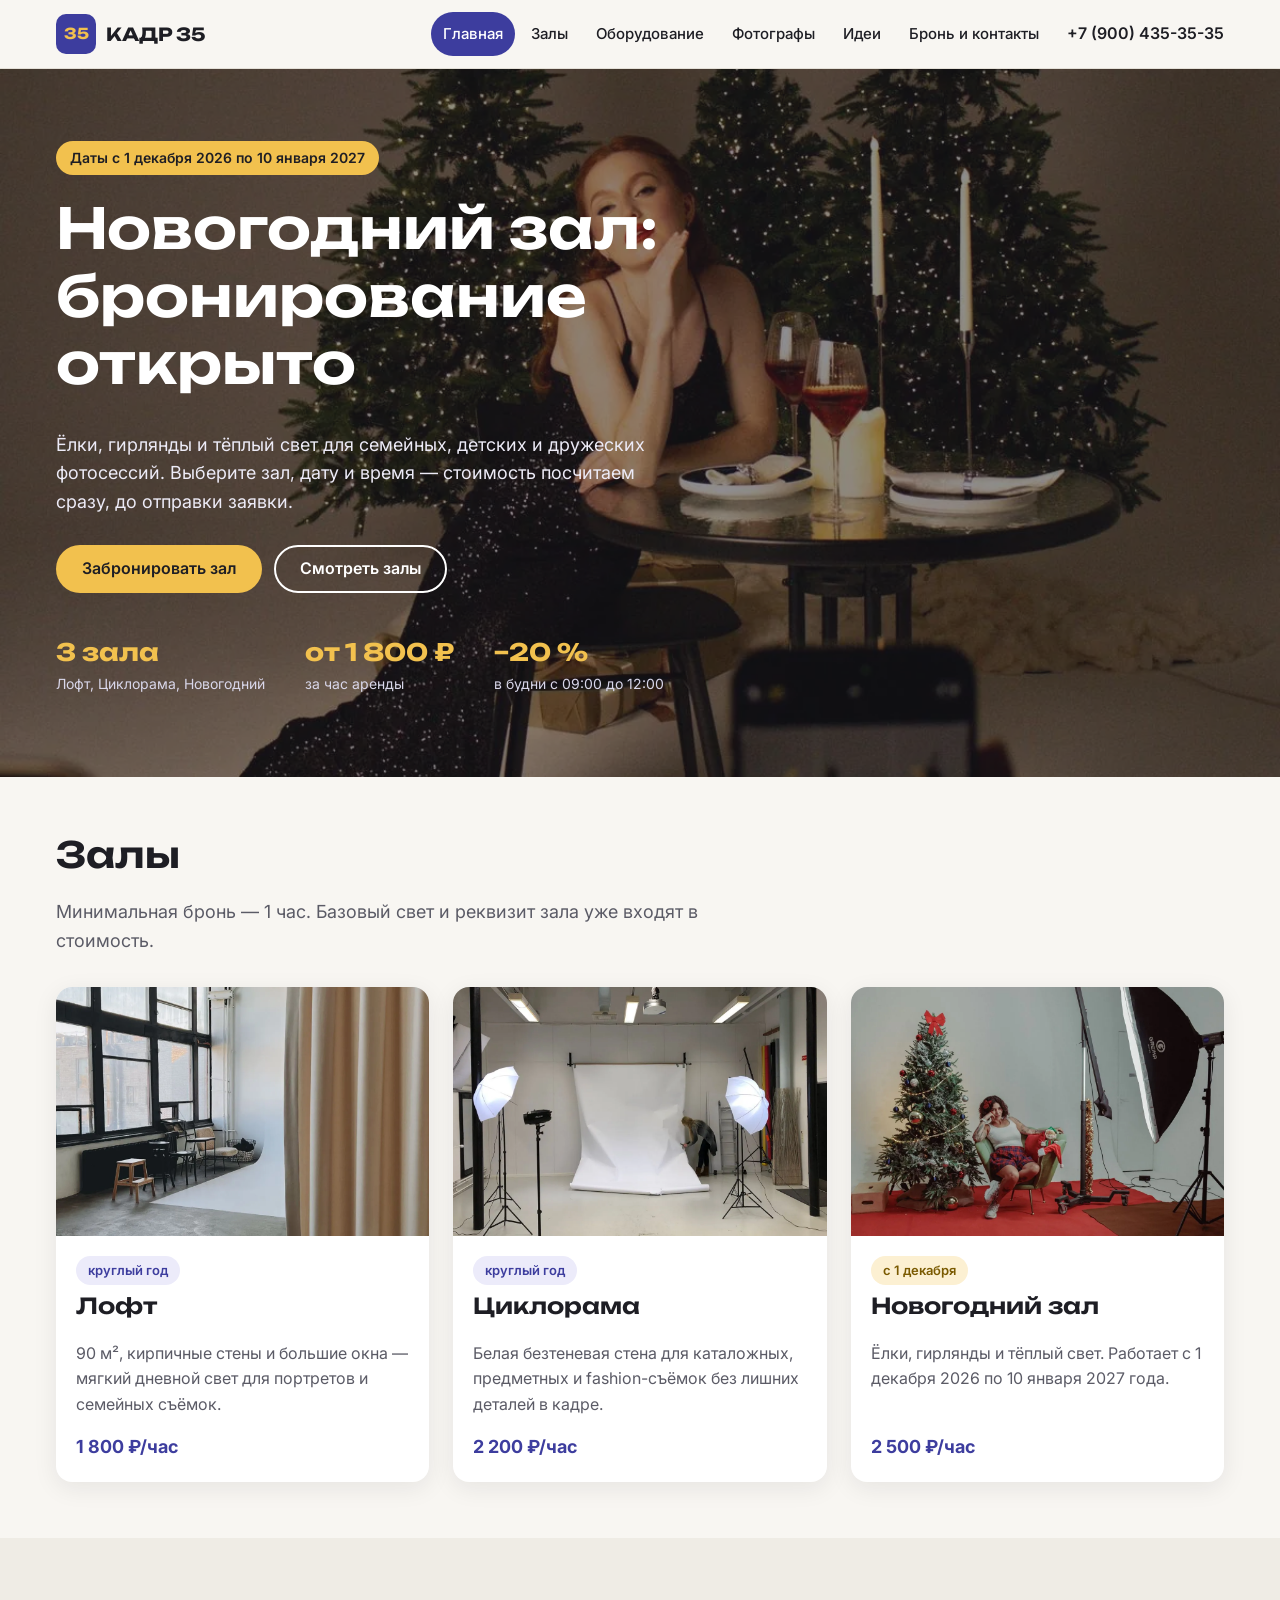
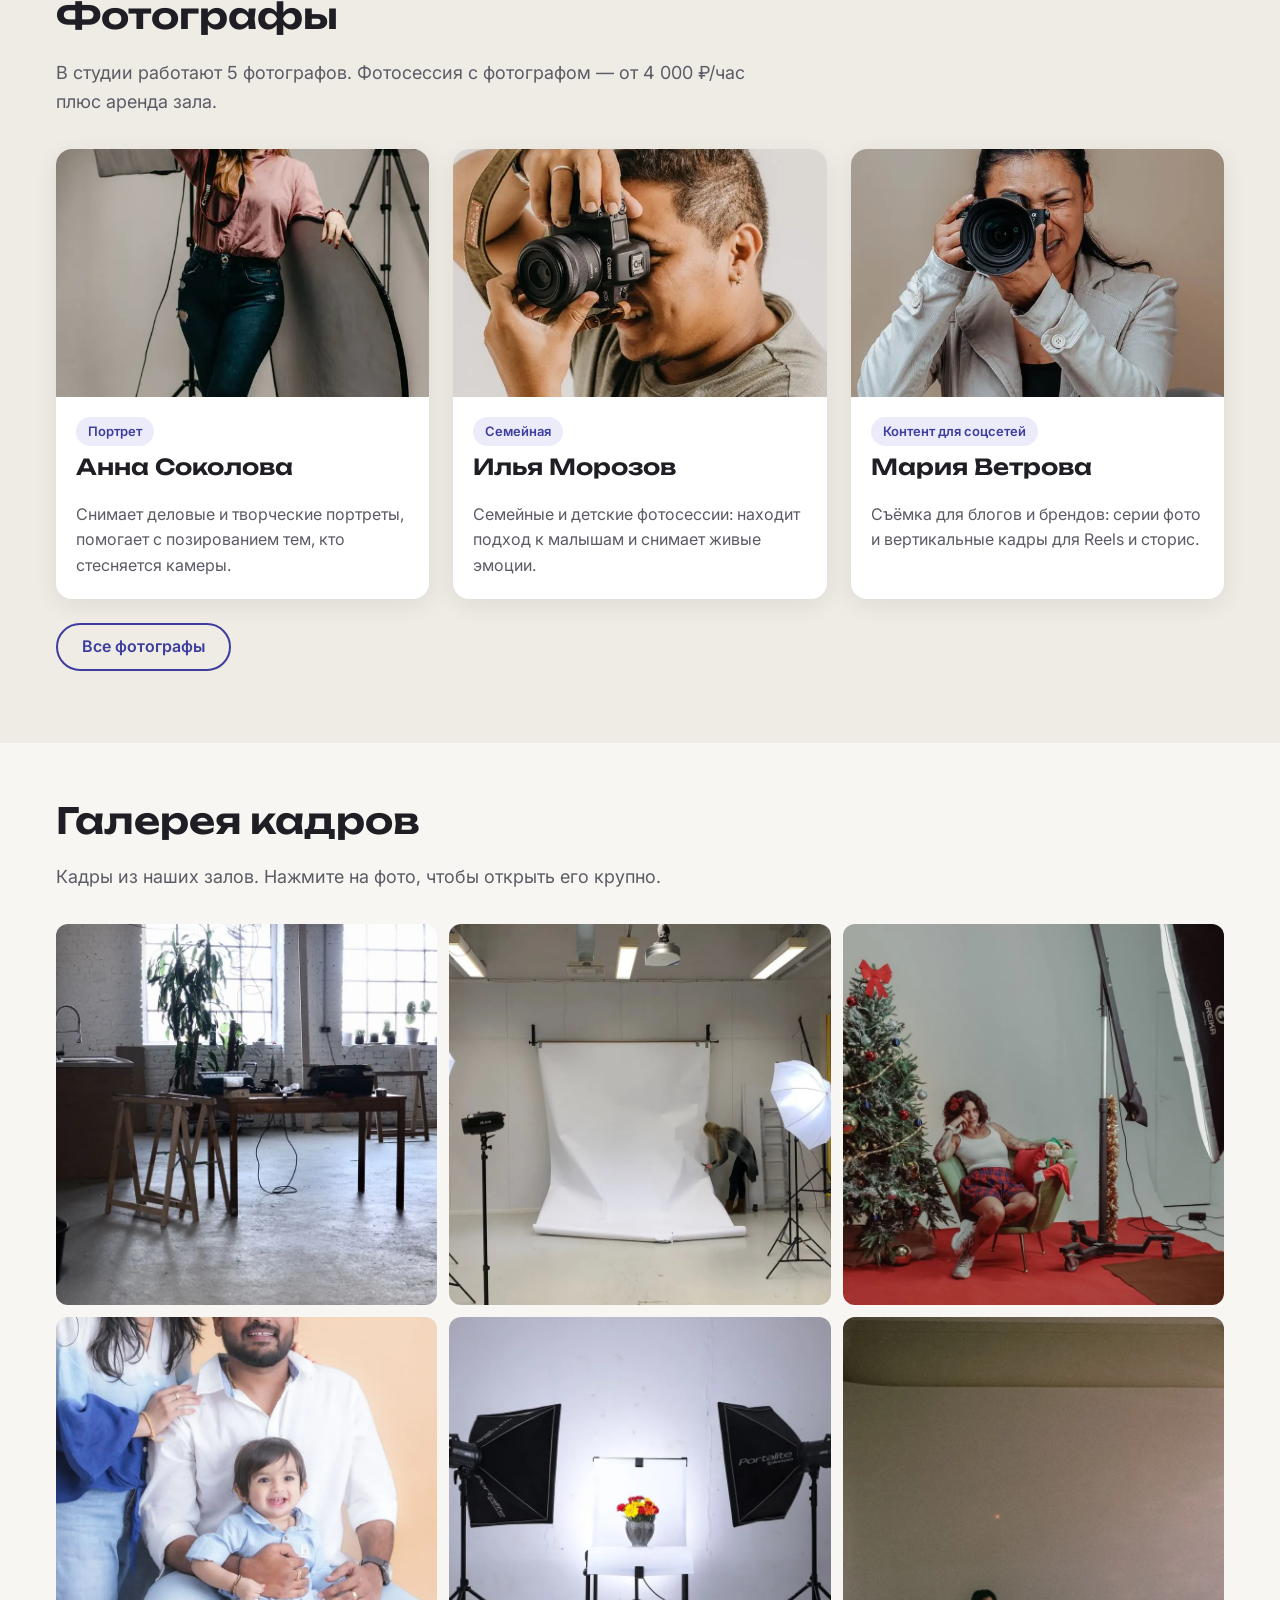
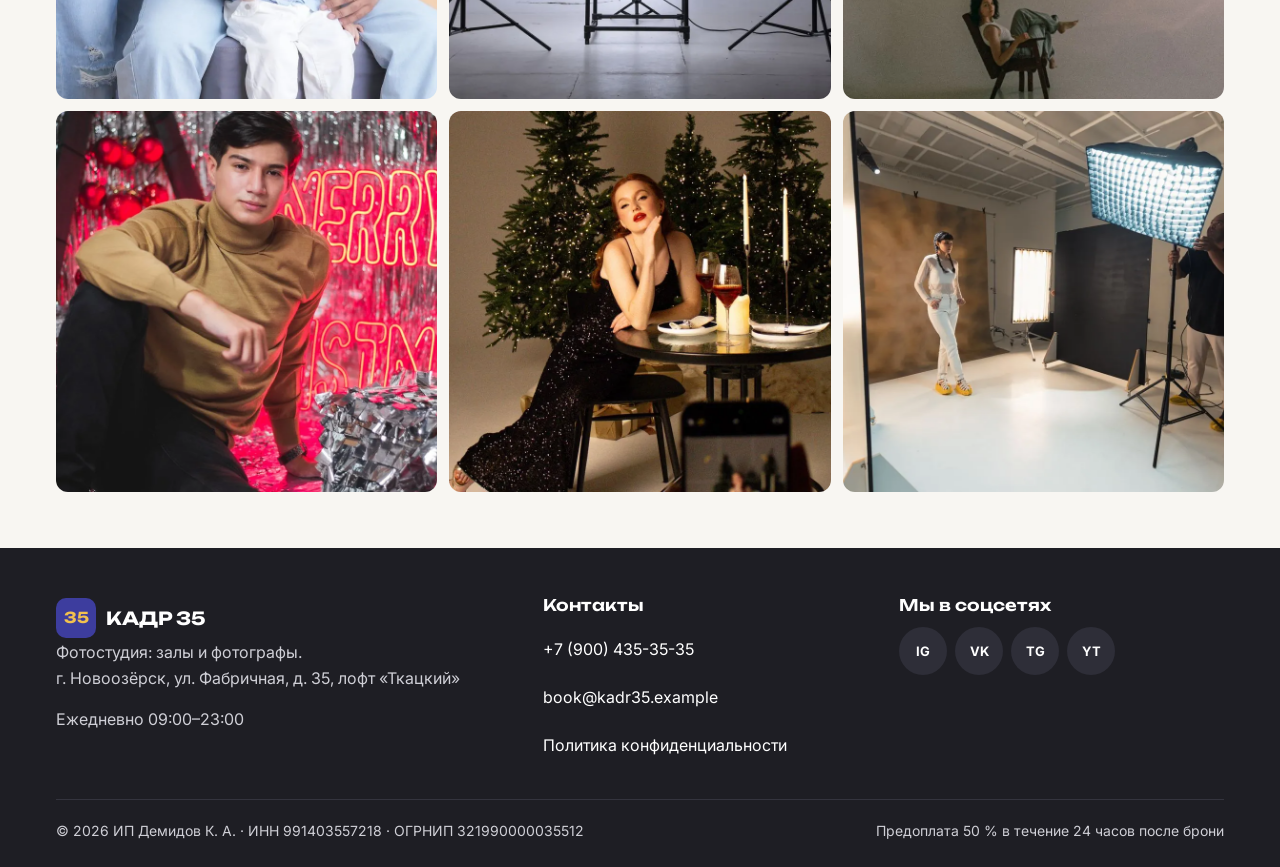
==== index.html @ 66233976 "Исходный сайт, сгенерированный нейросетью (Claude Code): 9 страниц, стили, скрипты, фото" ====
<!doctype html>
<html lang="ru">
<head>
  <meta charset="utf-8">
  <meta name="viewport" content="width=device-width, initial-scale=1">
  <title>Фотостудия «Кадр 35» в Новоозёрске — аренда залов и фотографы</title>
  <meta name="description" content="Фотостудия «Кадр 35»: залы «Лофт», «Циклорама» и Новогодний зал от 1 800 ₽/час, 5 фотографов. Выберите свободное время и забронируйте онлайн.">
  <meta property="og:type" content="website">
  <meta property="og:site_name" content="Фотостудия «Кадр 35»">
  <meta property="og:locale" content="ru_RU">
  <meta property="og:title" content="Фотостудия «Кадр 35» в Новоозёрске — аренда залов и фотографы">
  <meta property="og:description" content="Фотостудия «Кадр 35»: залы «Лофт», «Циклорама» и Новогодний зал от 1 800 ₽/час, 5 фотографов. Выберите свободное время и забронируйте онлайн.">
  <meta property="og:url" content="https://kadr35.vercel.app/">
  <meta property="og:image" content="https://kadr35.vercel.app/img/og-image.jpg">
  <meta property="og:image:width" content="1200">
  <meta property="og:image:height" content="630">
  <meta name="twitter:card" content="summary_large_image">
  <meta name="theme-color" content="#3D3D9E">
  <link rel="icon" href="favicon.svg" type="image/svg+xml">
  <link rel="preconnect" href="https://fonts.googleapis.com">
  <link rel="preconnect" href="https://fonts.gstatic.com" crossorigin>
  <link rel="stylesheet" href="https://fonts.googleapis.com/css2?family=Inter:wght@400;500;600;700&family=Unbounded:wght@600;700&display=swap">
  <link rel="stylesheet" href="css/style.css">
  <script src="js/analytics.js" defer></script>
  <script src="js/form.js" defer></script>
  <script src="js/main.js" defer></script>
</head>
<body>
<a class="skip-link" href="#main">Перейти к содержанию</a>
<header class="header">
  <div class="container header__inner">
    <a class="logo" href="index.html" aria-label="Кадр 35 — на главную">
      <span class="logo__mark" aria-hidden="true">35</span>
      <span>КАДР 35</span>
    </a>
    <button class="burger" type="button" aria-label="Открыть меню" aria-expanded="false" aria-controls="nav"><span></span></button>
    <nav class="nav" id="nav" aria-label="Основное меню">
      <ul>
        <li><a href="index.html" aria-current="page">Главная</a></li>
        <li><a href="halls.html">Залы</a></li>
        <li><a href="equipment.html">Оборудование</a></li>
        <li><a href="photographers.html">Фотографы</a></li>
        <li><a href="ideas.html">Идеи</a></li>
        <li><a href="contacts.html">Бронь и контакты</a></li>
      </ul>
    </nav>
    <a class="header__phone" href="tel:+79004353535" data-event="contact_click" data-contact-type="phone">+7 (900) 435-35-35</a>
  </div>
</header>
<main id="main">
  <section class="hero">
    <img class="hero__bg" src="img/hall-newyear-2.webp" alt="" width="1200" height="800" fetchpriority="high">
    <div class="hero__inner">
      <span class="hero__badge">Даты с 1 декабря 2026 по 10 января 2027</span>
      <h1>Новогодний зал: бронирование открыто</h1>
      <p class="hero__text">Ёлки, гирлянды и тёплый свет для семейных, детских и дружеских фотосессий. Выберите зал, дату и время — стоимость посчитаем сразу, до отправки заявки.</p>
      <div class="hero__actions">
        <a class="btn btn--accent" href="contacts.html?hall=newyear" data-event="cta_click" data-button-name="hero_book_newyear" data-page-section="hero">Забронировать зал</a>
        <a class="btn btn--light" href="halls.html" data-event="cta_click" data-button-name="hero_see_halls" data-page-section="hero">Смотреть залы</a>
      </div>
      <ul class="hero__facts">
        <li><strong>3 зала</strong><span>Лофт, Циклорама, Новогодний</span></li>
        <li><strong>от 1 800 ₽</strong><span>за час аренды</span></li>
        <li><strong>−20 %</strong><span>в будни с 09:00 до 12:00</span></li>
      </ul>
    </div>
  </section>

  <section class="section" id="halls">
    <div class="container">
      <div class="section__head">
        <h2>Залы</h2>
        <p class="section__lead">Минимальная бронь — 1 час. Базовый свет и реквизит зала уже входят в стоимость.</p>
      </div>
      <div class="grid grid--3">
        <a class="card" href="halls.html#loft" data-event="hall_view" data-hall-id="loft">
          <img class="card__img" src="img/hall-loft-1.webp" alt="Зал «Лофт» фотостудии «Кадр 35»" width="1200" height="800" loading="lazy" decoding="async">
          <div class="card__body">
            <span class="tag">круглый год</span>
            <h3>Лофт</h3>
            <p>90 м², кирпичные стены и большие окна — мягкий дневной свет для портретов и семейных съёмок.</p>
            <span class="card__price">1 800 ₽/час</span>
          </div>
        </a>
        <a class="card" href="halls.html#cyclorama" data-event="hall_view" data-hall-id="cyclorama">
          <img class="card__img" src="img/hall-cyclorama-1.webp" alt="Зал «Циклорама» фотостудии «Кадр 35»" width="1200" height="800" loading="lazy" decoding="async">
          <div class="card__body">
            <span class="tag">круглый год</span>
            <h3>Циклорама</h3>
            <p>Белая безтеневая стена для каталожных, предметных и fashion-съёмок без лишних деталей в кадре.</p>
            <span class="card__price">2 200 ₽/час</span>
          </div>
        </a>
        <a class="card" href="halls.html#newyear" data-event="hall_view" data-hall-id="newyear">
          <img class="card__img" src="img/hall-newyear-1.webp" alt="Зал «Новогодний зал» фотостудии «Кадр 35»" width="1200" height="800" loading="lazy" decoding="async">
          <div class="card__body">
            <span class="tag tag--accent">с 1 декабря</span>
            <h3>Новогодний зал</h3>
            <p>Ёлки, гирлянды и тёплый свет. Работает с 1 декабря 2026 по 10 января 2027 года.</p>
            <span class="card__price">2 500 ₽/час</span>
          </div>
        </a>
      </div>
    </div>
  </section>

  <section class="section section--alt" id="photographers">
    <div class="container">
      <div class="section__head">
        <h2>Фотографы</h2>
        <p class="section__lead">В студии работают 5 фотографов. Фотосессия с фотографом — от 4 000 ₽/час плюс аренда зала.</p>
      </div>
      <div class="grid grid--3">
        <a class="card" href="photographers.html#sokolova" data-event="photographer_view" data-photographer-id="sokolova" data-genre="portrait">
          <img class="card__img" src="img/photographer-2.webp" alt="Фотограф Анна Соколова" width="600" height="750" loading="lazy" decoding="async">
          <div class="card__body">
            <span class="tag">Портрет</span>
            <h3>Анна Соколова</h3>
            <p>Снимает деловые и творческие портреты, помогает с позированием тем, кто стесняется камеры.</p>
          </div>
        </a>
        <a class="card" href="photographers.html#morozov" data-event="photographer_view" data-photographer-id="morozov" data-genre="family">
          <img class="card__img" src="img/photographer-1.webp" alt="Фотограф Илья Морозов" width="600" height="750" loading="lazy" decoding="async">
          <div class="card__body">
            <span class="tag">Семейная</span>
            <h3>Илья Морозов</h3>
            <p>Семейные и детские фотосессии: находит подход к малышам и снимает живые эмоции.</p>
          </div>
        </a>
        <a class="card" href="photographers.html#vetrova" data-event="photographer_view" data-photographer-id="vetrova" data-genre="content">
          <img class="card__img" src="img/photographer-3.webp" alt="Фотограф Мария Ветрова" width="600" height="750" loading="lazy" decoding="async">
          <div class="card__body">
            <span class="tag">Контент для соцсетей</span>
            <h3>Мария Ветрова</h3>
            <p>Съёмка для блогов и брендов: серии фото и вертикальные кадры для Reels и сторис.</p>
          </div>
        </a>
      </div>
      <p style="margin-top:24px"><a class="btn btn--ghost" href="photographers.html" data-event="cta_click" data-button-name="index_all_photographers" data-page-section="photographers">Все фотографы</a></p>
    </div>
  </section>

  <section class="section" id="gallery">
    <div class="container">
      <div class="section__head">
        <h2>Галерея кадров</h2>
        <p class="section__lead">Кадры из наших залов. Нажмите на фото, чтобы открыть его крупно.</p>
      </div>
      <div class="gallery">
        <button class="gallery__item" type="button" data-event="gallery_view" data-hall-id="loft" data-photo-index="1" data-full="img/hall-loft-2.webp">
          <img src="img/hall-loft-2.webp" alt="Зал «Лофт»: кирпичные стены, рабочий стол и большие окна" width="1200" height="800" loading="lazy" decoding="async">
        </button>
        <button class="gallery__item" type="button" data-event="gallery_view" data-hall-id="cyclorama" data-photo-index="2" data-full="img/hall-cyclorama-1.webp">
          <img src="img/hall-cyclorama-1.webp" alt="Зал «Циклорама»: белый фон и два источника света с зонтами" width="1200" height="800" loading="lazy" decoding="async">
        </button>
        <button class="gallery__item" type="button" data-event="gallery_view" data-hall-id="newyear" data-photo-index="3" data-full="img/hall-newyear-1.webp">
          <img src="img/hall-newyear-1.webp" alt="Новогодний зал: ёлка, кресло и красный ковёр" width="1200" height="800" loading="lazy" decoding="async">
        </button>
        <button class="gallery__item" type="button" data-event="gallery_view" data-hall-id="cyclorama" data-photo-index="4" data-full="img/gallery-family-1.webp">
          <img src="img/gallery-family-1.webp" alt="Семейный портрет с малышом на светлом фоне" width="1200" height="800" loading="lazy" decoding="async">
        </button>
        <button class="gallery__item" type="button" data-event="gallery_view" data-hall-id="cyclorama" data-photo-index="5" data-full="img/gallery-product.webp">
          <img src="img/gallery-product.webp" alt="Предметная съёмка: букет между двумя софтбоксами" width="1200" height="800" loading="lazy" decoding="async">
        </button>
        <button class="gallery__item" type="button" data-event="gallery_view" data-hall-id="loft" data-photo-index="6" data-full="img/gallery-portrait.webp">
          <img src="img/gallery-portrait.webp" alt="Портрет девушки в кресле у стены лофта" width="1200" height="800" loading="lazy" decoding="async">
        </button>
        <button class="gallery__item" type="button" data-event="gallery_view" data-hall-id="newyear" data-photo-index="7" data-full="img/gallery-content.webp">
          <img src="img/gallery-content.webp" alt="Контент для соцсетей на фоне новогодней мишуры" width="1200" height="800" loading="lazy" decoding="async">
        </button>
        <button class="gallery__item" type="button" data-event="gallery_view" data-hall-id="newyear" data-photo-index="8" data-full="img/hall-newyear-2.webp">
          <img src="img/hall-newyear-2.webp" alt="Праздничный портрет у ёлок со свечами" width="1200" height="800" loading="lazy" decoding="async">
        </button>
        <button class="gallery__item" type="button" data-event="gallery_view" data-hall-id="cyclorama" data-photo-index="9" data-full="img/gallery-backstage.webp">
          <img src="img/gallery-backstage.webp" alt="Фотограф настраивает свет перед съёмкой на циклораме" width="1200" height="800" loading="lazy" decoding="async">
        </button>
      </div>
    </div>
  </section>
</main>

<div class="lightbox" role="dialog" aria-modal="true" aria-label="Просмотр кадра" hidden>
  <button class="lightbox__close" type="button" aria-label="Закрыть">×</button>
  <img src="" alt="">
  <p class="lightbox__caption"></p>
</div>
<footer class="footer">
  <div class="container">
    <div class="footer__grid">
      <div>
        <a class="logo" href="index.html" aria-label="Кадр 35 — на главную">
          <span class="logo__mark" aria-hidden="true">35</span>
          <span>КАДР 35</span>
        </a>
        <p>Фотостудия: залы и фотографы.<br>г. Новоозёрск, ул. Фабричная, д. 35, лофт «Ткацкий»</p>
        <p>Ежедневно 09:00–23:00</p>
      </div>
      <div>
        <h2>Контакты</h2>
        <ul>
          <li><a href="tel:+79004353535" data-event="contact_click" data-contact-type="phone">+7 (900) 435-35-35</a></li>
          <li><a href="mailto:book@kadr35.example" data-event="contact_click" data-contact-type="email">book@kadr35.example</a></li>
          <li><a href="privacy.html">Политика конфиденциальности</a></li>
        </ul>
      </div>
      <div>
        <h2>Мы в соцсетях</h2>
        <div class="socials">
        <a class="social" href="https://instagram.com/kadr35_studio" target="_blank" rel="noopener" aria-label="Instagram" data-event="social_click" data-network="instagram" data-page-section="footer">IG</a>
        <a class="social" href="https://vk.com/kadr35_studio" target="_blank" rel="noopener" aria-label="ВКонтакте" data-event="social_click" data-network="vk" data-page-section="footer">VK</a>
        <a class="social" href="https://t.me/kadr35_studio" target="_blank" rel="noopener" aria-label="Telegram-канал" data-event="social_click" data-network="telegram" data-page-section="footer">TG</a>
        <a class="social" href="https://www.youtube.com/@kadr35_studio" target="_blank" rel="noopener" aria-label="YouTube" data-event="social_click" data-network="youtube" data-page-section="footer">YT</a>
        </div>
      </div>
    </div>
    <div class="footer__bottom">
      <span>© 2026 ИП Демидов К. А. · ИНН 991403557218 · ОГРНИП 321990000035512</span>
      <span>Предоплата 50 % в течение 24 часов после брони</span>
    </div>
  </div>
</footer>
</body>
</html>
---- css/style.css ----
/* Кадр 35 — общие стили сайта */

:root {
  --indigo: #3D3D9E;
  --indigo-dark: #2E2E7A;
  --white: #F8F6F2;
  --graphite: #1E1E24;
  --accent: #F2C14E;
  --muted: #5B5B66;
  --line: #E4E0D8;
  --card: #FFFFFF;
  --error: #B3261E;
  --ok: #1E7A46;
  --radius: 16px;
  --shadow: 0 6px 24px rgba(30, 30, 36, .08);
  --container: 1200px;
  --font-head: "Unbounded", "Segoe UI", Arial, sans-serif;
  --font-text: "Inter", "Segoe UI", Arial, sans-serif;
}

*,
*::before,
*::after { box-sizing: border-box; }

html { scroll-behavior: smooth; }

body {
  margin: 0;
  font-family: var(--font-text);
  font-size: 16px;
  line-height: 1.6;
  color: var(--graphite);
  background: var(--white);
  overflow-x: hidden;
}

img { max-width: 100%; height: auto; display: block; }

a { color: var(--indigo); }
a:hover { color: var(--indigo-dark); }

h1, h2, h3 {
  font-family: var(--font-head);
  line-height: 1.2;
  margin: 0 0 .6em;
  font-weight: 600;
  overflow-wrap: anywhere;
}
h1 { font-size: clamp(28px, 6vw, 56px); }
h2 { font-size: clamp(24px, 4vw, 36px); }
h3 { font-size: clamp(18px, 2.4vw, 22px); }

p { margin: 0 0 1em; }

.container {
  width: 100%;
  max-width: var(--container);
  margin: 0 auto;
  padding: 0 16px;
}

.section { padding: 56px 0; }
.section--alt { background: #EFECE5; }
.section__head { max-width: 720px; margin-bottom: 32px; }
.section__lead { color: var(--muted); font-size: 18px; }

.skip-link {
  position: absolute;
  left: -9999px;
  top: 8px;
  background: var(--graphite);
  color: #fff;
  padding: 8px 16px;
  z-index: 100;
}
.skip-link:focus { left: 8px; }

/* Кнопки */
.btn {
  display: inline-flex;
  align-items: center;
  justify-content: center;
  gap: 8px;
  min-height: 48px;
  min-width: 44px;
  padding: 12px 24px;
  border: 2px solid transparent;
  border-radius: 999px;
  font: 600 16px/1.2 var(--font-text);
  text-decoration: none;
  cursor: pointer;
  transition: background .2s, color .2s, border-color .2s, transform .1s;
}
.btn:active { transform: translateY(1px); }
.btn--primary { background: var(--indigo); color: #fff; }
.btn--primary:hover { background: var(--indigo-dark); color: #fff; }
.btn--accent { background: var(--accent); color: var(--graphite); }
.btn--accent:hover { background: #E5B23C; color: var(--graphite); }
.btn--ghost { border-color: currentColor; color: var(--indigo); background: transparent; }
.btn--ghost:hover { background: var(--indigo); color: #fff; border-color: var(--indigo); }
.btn--light { border-color: #fff; color: #fff; background: transparent; }
.btn--light:hover { background: #fff; color: var(--graphite); }
.btn[disabled] { opacity: .55; cursor: not-allowed; }

:focus-visible { outline: 3px solid var(--accent); outline-offset: 2px; }

/* Шапка */
.header {
  position: sticky;
  top: 0;
  z-index: 50;
  background: rgba(248, 246, 242, .96);
  border-bottom: 1px solid var(--line);
  backdrop-filter: blur(6px);
}
.header__inner {
  display: flex;
  align-items: center;
  gap: 16px;
  min-height: 68px;
}
.logo {
  display: inline-flex;
  align-items: center;
  gap: 10px;
  text-decoration: none;
  color: var(--graphite);
  font-family: var(--font-head);
  font-weight: 700;
  font-size: 18px;
  min-height: 44px;
}
.logo__mark {
  display: grid;
  place-items: center;
  width: 40px;
  height: 40px;
  border-radius: 10px;
  background: var(--indigo);
  color: var(--accent);
  font-size: 15px;
}
.nav { margin-left: auto; }
.nav ul { list-style: none; margin: 0; padding: 0; display: flex; gap: 4px; }
.nav a {
  display: flex;
  align-items: center;
  min-height: 44px;
  padding: 0 12px;
  border-radius: 999px;
  color: var(--graphite);
  text-decoration: none;
  font-weight: 500;
  font-size: 15px;
}
.nav a:hover { background: #EAE6DE; }
.nav a[aria-current="page"] { background: var(--indigo); color: #fff; }
.header__phone {
  display: flex;
  align-items: center;
  min-height: 44px;
  font-weight: 600;
  color: var(--graphite);
  text-decoration: none;
  white-space: nowrap;
}
.burger {
  display: none;
  margin-left: auto;
  width: 48px;
  height: 48px;
  border: 0;
  border-radius: 12px;
  background: #EAE6DE;
  cursor: pointer;
  position: relative;
}
.burger span,
.burger span::before,
.burger span::after {
  position: absolute;
  left: 13px;
  width: 22px;
  height: 2px;
  background: var(--graphite);
  content: "";
  transition: transform .2s, opacity .2s;
}
.burger span { top: 23px; }
.burger span::before { left: 0; top: -7px; }
.burger span::after { left: 0; top: 7px; }
.burger[aria-expanded="true"] span { background: transparent; }
.burger[aria-expanded="true"] span::before { transform: translateY(7px) rotate(45deg); }
.burger[aria-expanded="true"] span::after { transform: translateY(-7px) rotate(-45deg); }

@media (max-width: 1080px) {
  .header__phone { display: none; }
}

@media (max-width: 900px) {
  .burger { display: block; }
  .nav {
    position: fixed;
    inset: 68px 0 auto 0;
    background: var(--white);
    border-bottom: 1px solid var(--line);
    box-shadow: var(--shadow);
    display: none;
    margin: 0;
  }
  .nav.is-open { display: block; }
  .nav ul { flex-direction: column; padding: 8px 16px 16px; }
  .nav a { font-size: 17px; padding: 0 16px; }
}

/* Первый экран */
.hero {
  position: relative;
  color: #fff;
  background: var(--graphite);
  overflow: hidden;
}
.hero__bg {
  position: absolute;
  inset: 0;
  width: 100%;
  height: 100%;
  object-fit: cover;
  opacity: .5;
}
.hero__inner {
  position: relative;
  padding: 72px 16px 80px;
  max-width: var(--container);
  margin: 0 auto;
}
.hero__badge {
  display: inline-block;
  padding: 6px 14px;
  border-radius: 999px;
  background: var(--accent);
  color: var(--graphite);
  font-weight: 600;
  font-size: 14px;
  margin-bottom: 20px;
}
.hero h1 { max-width: 820px; }
.hero__text { max-width: 620px; font-size: 18px; color: #EDEBF7; }
.hero__actions { display: flex; flex-wrap: wrap; gap: 12px; margin-top: 28px; }
.hero__facts {
  display: flex;
  flex-wrap: wrap;
  gap: 24px 40px;
  margin: 40px 0 0;
  padding: 0;
  list-style: none;
}
.hero__facts strong { display: block; font-family: var(--font-head); font-size: 24px; color: var(--accent); }
.hero__facts span { font-size: 14px; color: #D9D7EA; }

.page-hero { padding: 48px 0 32px; }
.page-hero p { max-width: 720px; color: var(--muted); font-size: 18px; }

/* Сетки и карточки */
.grid { display: grid; gap: 24px; }
.grid--3 { grid-template-columns: repeat(3, 1fr); }
.grid--2 { grid-template-columns: repeat(2, 1fr); }
@media (max-width: 900px) { .grid--3 { grid-template-columns: repeat(2, 1fr); } }
@media (max-width: 640px) { .grid--3, .grid--2 { grid-template-columns: 1fr; } }

.card {
  display: flex;
  flex-direction: column;
  background: var(--card);
  border-radius: var(--radius);
  overflow: hidden;
  box-shadow: var(--shadow);
  color: inherit;
  text-decoration: none;
}
a.card:hover { box-shadow: 0 10px 32px rgba(30, 30, 36, .14); color: inherit; }
.card__img { aspect-ratio: 3 / 2; object-fit: cover; width: 100%; background: #DDD8CE; }
.card__body { padding: 20px; display: flex; flex-direction: column; gap: 8px; flex: 1; }
.card__body p { margin: 0; color: var(--muted); }
.card__price { margin-top: auto; padding-top: 8px; font-weight: 700; font-size: 18px; color: var(--indigo); }
.tag {
  display: inline-block;
  align-self: flex-start;
  padding: 4px 12px;
  border-radius: 999px;
  background: #ECEBFA;
  color: var(--indigo);
  font-size: 13px;
  font-weight: 600;
}
.tag--accent { background: #FCF0D2; color: #7A5A00; }

/* Залы — подробно */
.hall {
  display: grid;
  grid-template-columns: 1.1fr 1fr;
  gap: 32px;
  align-items: start;
  padding: 32px;
  background: var(--card);
  border-radius: var(--radius);
  box-shadow: var(--shadow);
  margin-bottom: 32px;
  scroll-margin-top: 90px;
}
.hall__photos { display: grid; grid-template-columns: 1fr 1fr; gap: 8px; }
.hall__photos img { border-radius: 12px; aspect-ratio: 3 / 2; object-fit: cover; width: 100%; background: #DDD8CE; }
.hall__photos img:first-child { grid-column: 1 / -1; }
.specs { list-style: none; padding: 0; margin: 0 0 20px; display: grid; gap: 10px; }
.specs li { display: flex; gap: 12px; padding-bottom: 10px; border-bottom: 1px dashed var(--line); }
.specs b { min-width: 110px; }
.hall__actions { display: flex; flex-wrap: wrap; gap: 12px; }
.hall__note { font-size: 14px; color: var(--muted); }
@media (max-width: 900px) {
  .hall { grid-template-columns: 1fr; padding: 20px; }
}

/* Фотографы */
.filter { display: flex; flex-wrap: wrap; gap: 8px; margin-bottom: 28px; scroll-margin-top: 90px; }
.filter__btn {
  min-height: 44px;
  padding: 0 18px;
  border-radius: 999px;
  border: 2px solid var(--indigo);
  background: transparent;
  color: var(--indigo);
  font: 600 15px var(--font-text);
  cursor: pointer;
}
.filter__btn[aria-pressed="true"] { background: var(--indigo); color: #fff; }
.photographer .card__img { aspect-ratio: 4 / 5; }
.photographer[hidden] { display: none; }
.photographer__more { color: var(--muted); font-size: 15px; }
.photographer__toggle {
  align-self: flex-start;
  min-height: 44px;
  padding: 0;
  border: 0;
  background: none;
  color: var(--indigo);
  font: 600 15px var(--font-text);
  cursor: pointer;
  text-decoration: underline;
}

/* Галерея и просмотр кадра */
.gallery { display: grid; grid-template-columns: repeat(3, 1fr); gap: 12px; }
.gallery__item {
  padding: 0;
  border: 0;
  border-radius: 12px;
  overflow: hidden;
  cursor: zoom-in;
  background: #DDD8CE;
  aspect-ratio: 1;
}
.gallery__item img { width: 100%; height: 100%; object-fit: cover; transition: transform .3s; }
.gallery__item:hover img { transform: scale(1.04); }
@media (max-width: 640px) { .gallery { grid-template-columns: repeat(2, 1fr); gap: 8px; } }

.lightbox {
  position: fixed;
  inset: 0;
  z-index: 200;
  display: none;
  align-items: center;
  justify-content: center;
  padding: 16px;
  background: rgba(20, 20, 26, .92);
}
.lightbox.is-open { display: flex; }
.lightbox img { max-height: 86vh; width: auto; border-radius: 8px; }
.lightbox__close {
  position: absolute;
  top: 12px;
  right: 12px;
  width: 48px;
  height: 48px;
  border: 0;
  border-radius: 50%;
  background: #fff;
  font-size: 28px;
  line-height: 1;
  cursor: pointer;
}
.lightbox__caption { position: absolute; bottom: 16px; left: 16px; right: 16px; color: #fff; text-align: center; }

/* Оборудование */
.price-list { width: 100%; border-collapse: collapse; background: var(--card); border-radius: var(--radius); overflow: hidden; box-shadow: var(--shadow); }
.price-list th, .price-list td { padding: 14px 16px; text-align: left; border-bottom: 1px solid var(--line); vertical-align: top; }
.price-list th { background: #ECEBFA; font-weight: 600; }
.price-list td:last-child { white-space: nowrap; font-weight: 600; }
.calc {
  background: var(--card);
  border-radius: var(--radius);
  box-shadow: var(--shadow);
  padding: 28px;
}
.calc__row {
  display: flex;
  flex-wrap: wrap;
  align-items: center;
  justify-content: space-between;
  gap: 12px;
  padding: 14px 0;
  border-bottom: 1px dashed var(--line);
}
.calc__row label { font-weight: 500; }
.calc__total { font-family: var(--font-head); font-size: 26px; color: var(--indigo); margin: 20px 0; }

.stepper { display: inline-flex; align-items: center; gap: 4px; }
.stepper button {
  width: 44px;
  height: 44px;
  border-radius: 50%;
  border: 2px solid var(--indigo);
  background: transparent;
  color: var(--indigo);
  font-size: 22px;
  cursor: pointer;
}
.stepper output { min-width: 32px; text-align: center; font-weight: 700; font-size: 18px; }
.check { display: inline-flex; align-items: center; gap: 10px; min-height: 44px; cursor: pointer; }
.check input { width: 22px; height: 22px; accent-color: var(--indigo); }

/* Идеи */
.ideas { display: grid; gap: 12px; counter-reset: idea; }
.idea {
  background: var(--card);
  border-radius: var(--radius);
  box-shadow: var(--shadow);
  overflow: hidden;
}
.idea summary {
  list-style: none;
  display: flex;
  align-items: center;
  gap: 16px;
  min-height: 64px;
  padding: 12px 20px;
  cursor: pointer;
  font-weight: 600;
  font-size: 17px;
}
.idea summary::-webkit-details-marker { display: none; }
.idea summary::before {
  counter-increment: idea;
  content: counter(idea, decimal-leading-zero);
  font-family: var(--font-head);
  color: var(--indigo);
  min-width: 32px;
}
.idea summary::after { content: "+"; margin-left: auto; font-size: 24px; color: var(--indigo); }
.idea[open] summary::after { content: "−"; }
.idea__body { padding: 0 20px 20px 68px; color: var(--muted); }
@media (max-width: 640px) { .idea__body { padding-left: 20px; } }

.promo {
  display: flex;
  flex-wrap: wrap;
  align-items: center;
  gap: 20px;
  justify-content: space-between;
  padding: 32px;
  border-radius: var(--radius);
  background: var(--indigo);
  color: #fff;
}
.promo__code {
  font-family: var(--font-head);
  font-size: clamp(26px, 5vw, 40px);
  letter-spacing: .06em;
  color: var(--accent);
  border: 2px dashed var(--accent);
  border-radius: 12px;
  padding: 8px 20px;
}
.promo p { margin: 0; color: #E3E2F5; max-width: 460px; }
.promo__actions { display: flex; flex-wrap: wrap; gap: 12px; }

/* Бронирование */
.booking { display: grid; grid-template-columns: 1.2fr 1fr; gap: 32px; align-items: start; }
@media (max-width: 900px) { .booking { grid-template-columns: 1fr; } }
.panel { background: var(--card); border-radius: var(--radius); box-shadow: var(--shadow); padding: 24px; }
.panel + .panel { margin-top: 24px; }
.step-title { font-family: var(--font-head); font-size: 17px; margin: 0 0 12px; }
.step { margin-bottom: 24px; }

.chips { display: flex; flex-wrap: wrap; gap: 8px; }
.chip {
  min-height: 44px;
  min-width: 44px;
  padding: 6px 14px;
  border-radius: 12px;
  border: 2px solid var(--line);
  background: #fff;
  color: var(--graphite);
  font: 500 15px/1.2 var(--font-text);
  cursor: pointer;
  text-align: center;
}
.chip small { display: block; font-size: 12px; color: var(--muted); }
.chip:hover:not([disabled]) { border-color: var(--indigo); }
.chip[aria-pressed="true"] { background: var(--indigo); border-color: var(--indigo); color: #fff; }
.chip[aria-pressed="true"] small { color: #D9D7EA; }
.chip[disabled] {
  background: #F0EEE9;
  color: #A3A1A8;
  text-decoration: line-through;
  cursor: not-allowed;
}
.chip--discount:not([disabled])::after { content: " −20%"; color: var(--ok); font-size: 12px; font-weight: 700; }
.chip[aria-pressed="true"].chip--discount::after { color: var(--accent); }

.summary { list-style: none; padding: 0; margin: 0 0 16px; }
.summary li { display: flex; justify-content: space-between; gap: 12px; padding: 8px 0; border-bottom: 1px dashed var(--line); }
.summary li span:first-child { color: var(--muted); }
.summary__total { font-family: var(--font-head); font-size: 26px; color: var(--indigo); }
.hint { font-size: 14px; color: var(--muted); }

/* Форма */
.form { display: grid; gap: 16px; }
.field { display: grid; gap: 6px; }
.field label { font-weight: 600; font-size: 15px; }
.field input,
.field select {
  width: 100%;
  min-height: 48px;
  padding: 10px 14px;
  border: 2px solid var(--line);
  border-radius: 12px;
  background: #fff;
  font: 16px var(--font-text);
  color: var(--graphite);
}
.field input[readonly] { background: #F4F2EE; }
.field input:focus,
.field select:focus { border-color: var(--indigo); outline: none; }
.field.is-invalid input,
.field.is-invalid select { border-color: var(--error); background: #FDF3F2; }
.field__error { color: var(--error); font-size: 14px; min-height: 0; }
.field__error:empty { display: none; }
.form__consent { display: flex; align-items: flex-start; gap: 10px; font-size: 14px; }
.form__consent input { width: 22px; height: 22px; margin: 2px 0 0; flex-shrink: 0; accent-color: var(--indigo); }
.form__consent.is-invalid { color: var(--error); }
.form__status { padding: 12px 16px; border-radius: 12px; background: #FDF3F2; color: var(--error); }
.form__status:empty { display: none; }

.contacts-list { list-style: none; padding: 0; margin: 0; display: grid; gap: 12px; }
.contacts-list a { font-weight: 600; }
.messengers { display: flex; flex-wrap: wrap; gap: 12px; margin-top: 16px; }

/* Спасибо и 404 */
.center-block { max-width: 720px; margin: 0 auto; text-align: center; padding: 64px 16px; }
.receipt { text-align: left; margin: 24px 0; }
.steps-list { text-align: left; padding-left: 20px; }
.steps-list li { margin-bottom: 8px; }

/* Политика */
.prose { max-width: 820px; }
.prose h2 { font-size: 22px; margin-top: 32px; }
.prose ul { padding-left: 20px; }

/* Подвал */
.footer { background: var(--graphite); color: #CFCFD6; padding: 48px 0 24px; margin-top: 0; }
.footer a { color: #fff; }
.footer__grid { display: grid; grid-template-columns: 1.4fr 1fr 1fr; gap: 32px; }
@media (max-width: 760px) { .footer__grid { grid-template-columns: 1fr; } }
.footer .logo { color: #fff; }
.footer h2 { font-size: 16px; color: #fff; margin-bottom: 12px; }
.footer ul { list-style: none; padding: 0; margin: 0; display: grid; gap: 4px; }
.footer ul a { display: inline-flex; align-items: center; min-height: 44px; text-decoration: none; }
.socials { display: flex; flex-wrap: wrap; gap: 8px; }
.social {
  display: grid;
  place-items: center;
  width: 48px;
  height: 48px;
  border-radius: 50%;
  background: #2E2E38;
  color: #fff;
  font-weight: 700;
  font-size: 13px;
  text-decoration: none;
}
.social:hover { background: var(--indigo); color: #fff; }
.social svg { width: 22px; height: 22px; fill: currentColor; }
.footer__bottom { margin-top: 32px; padding-top: 20px; border-top: 1px solid #34343E; font-size: 14px; display: flex; flex-wrap: wrap; gap: 8px 24px; justify-content: space-between; }

.visually-hidden {
  position: absolute !important;
  width: 1px;
  height: 1px;
  overflow: hidden;
  clip: rect(0 0 0 0);
  white-space: nowrap;
}

.toast {
  position: fixed;
  left: 50%;
  bottom: 24px;
  transform: translateX(-50%);
  background: var(--graphite);
  color: #fff;
  padding: 12px 20px;
  border-radius: 999px;
  z-index: 300;
  opacity: 0;
  pointer-events: none;
  transition: opacity .25s;
}
.toast.is-visible { opacity: 1; }
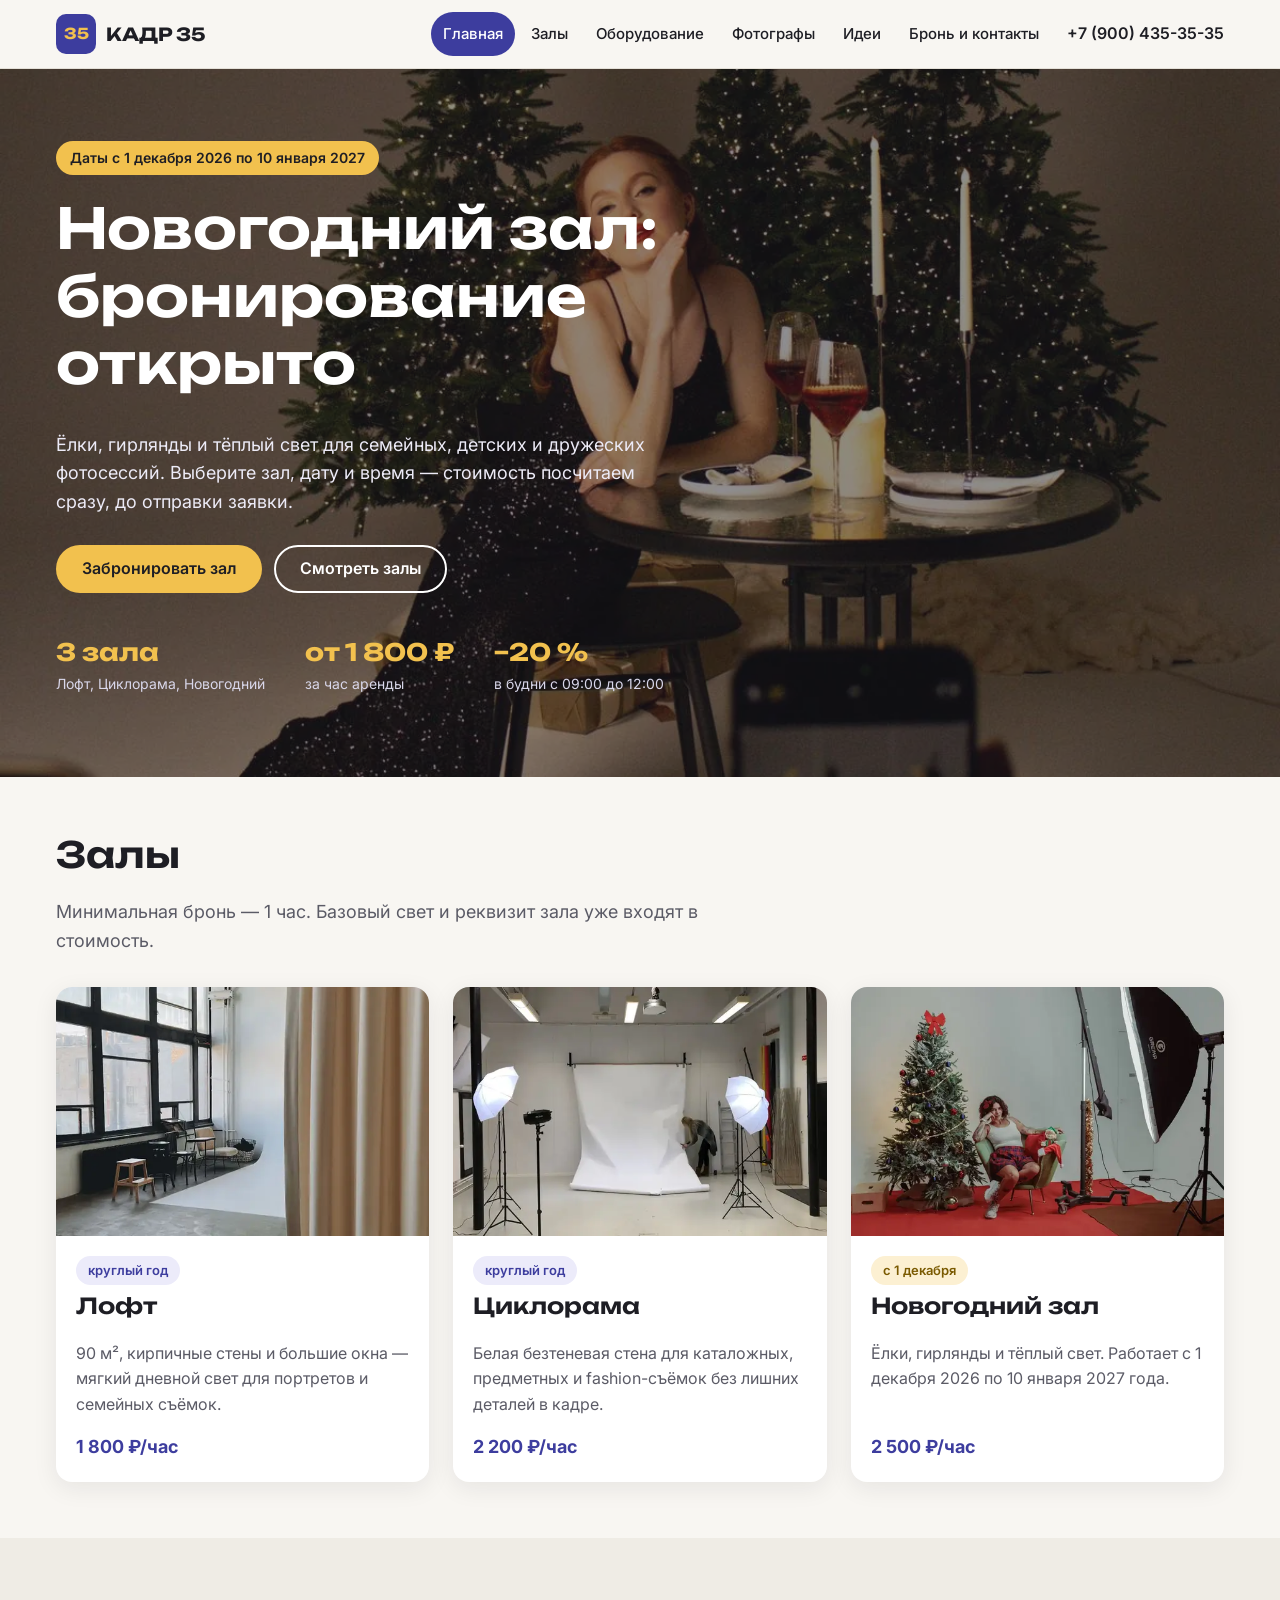
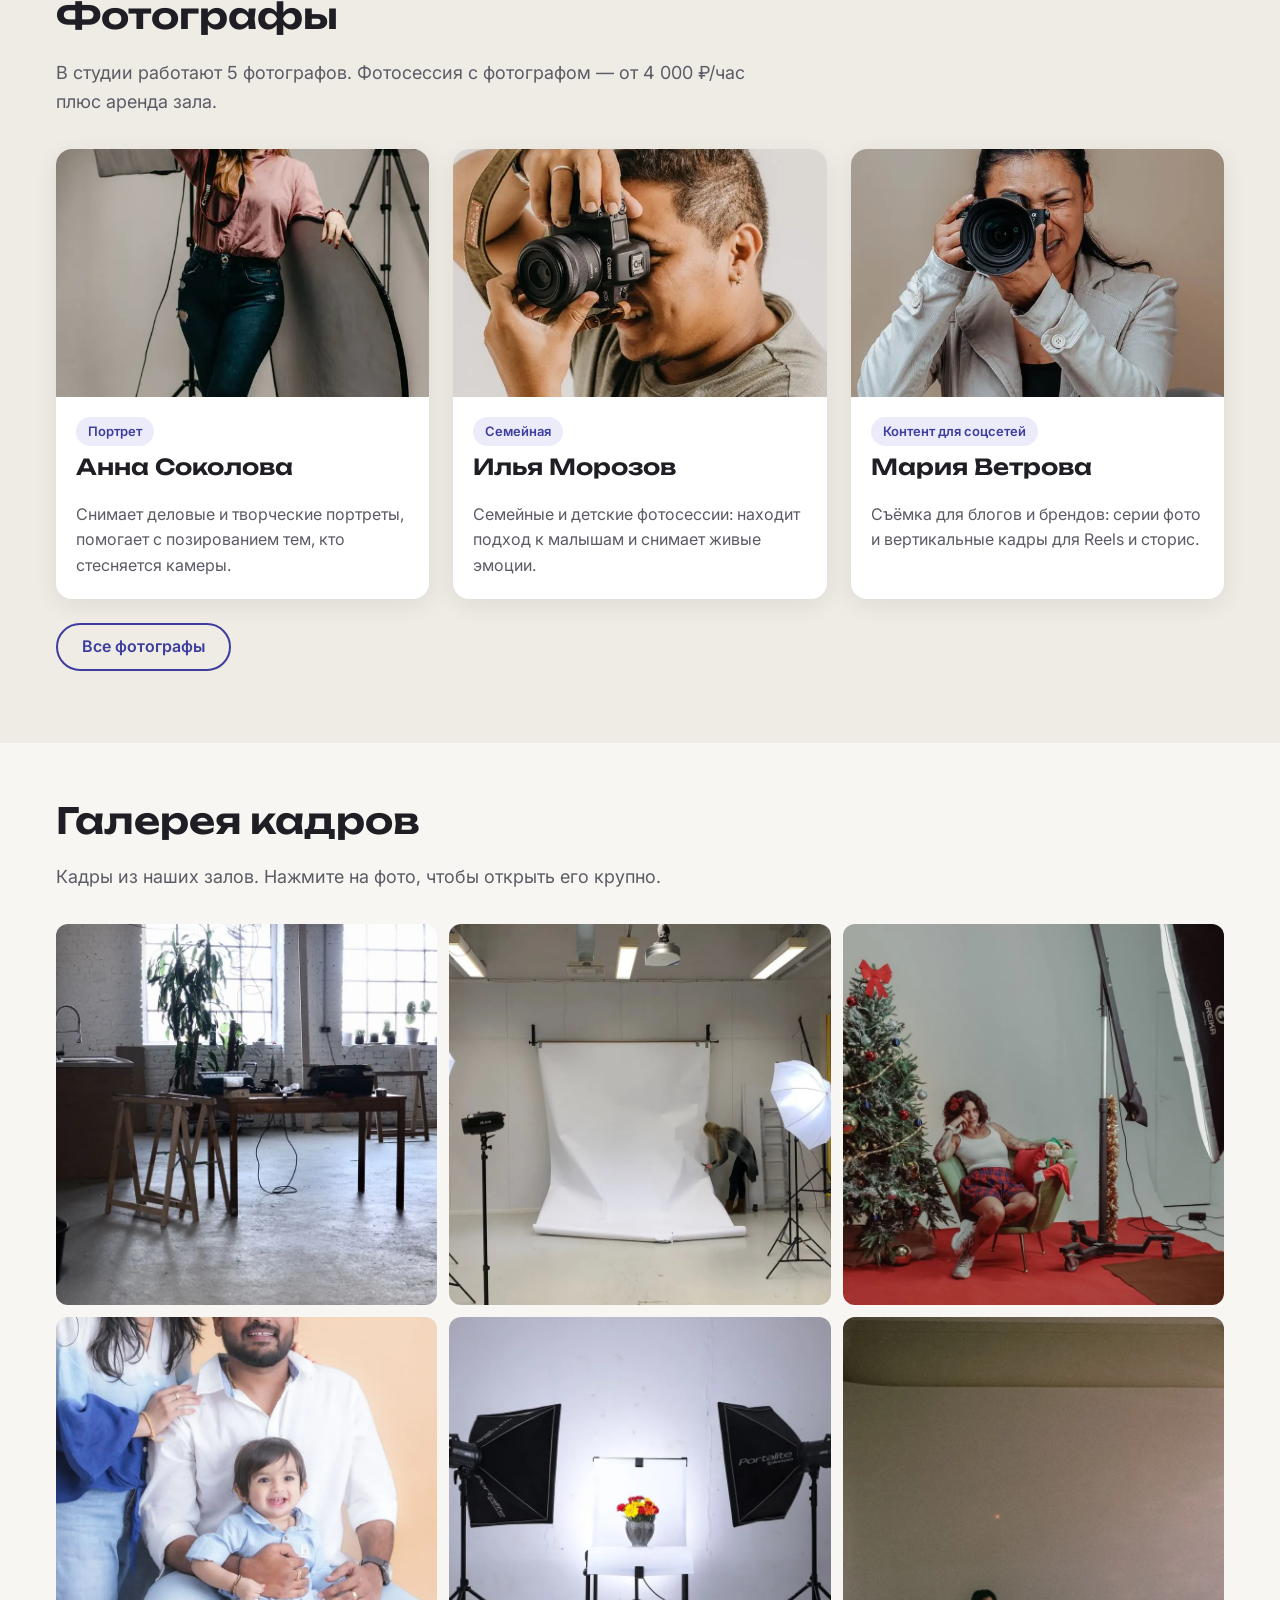
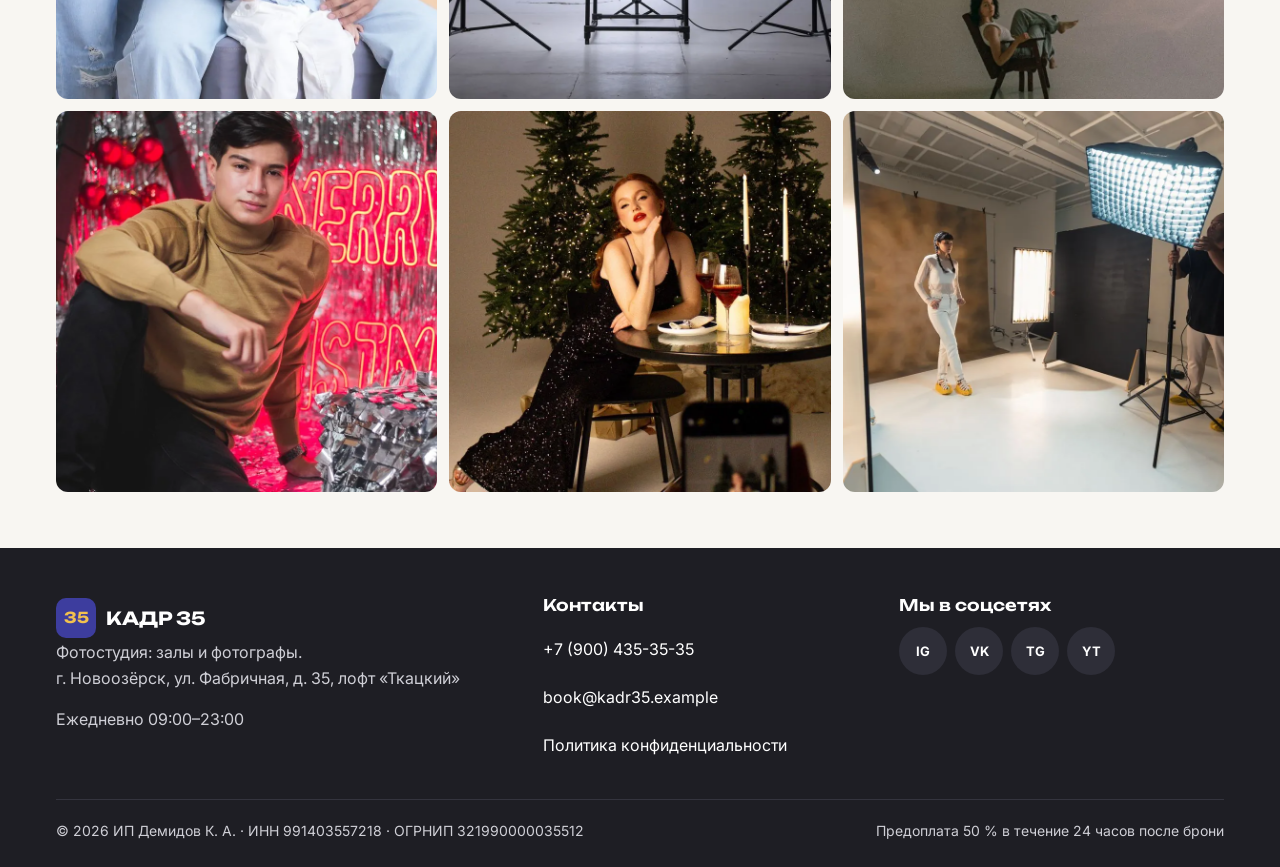
==== commit f14a74ca: "Производительность: фото 600 px через srcset, предзагрузка первого экрана, асинхронные шрифты Google" ====
--- a/index.html
+++ b/index.html
@@ -1,6 +1,14 @@
 <!doctype html>
 <html lang="ru">
 <head>
+  <!-- Google tag (gtag.js) — ресурс GA4 «КАДР 35 — сайт» -->
+  <script async src="https://www.googletagmanager.com/gtag/js?id=G-4CEEHYYT51"></script>
+  <script>
+    window.dataLayer = window.dataLayer || [];
+    function gtag(){dataLayer.push(arguments);}
+    gtag('js', new Date());
+    gtag('config', 'G-4CEEHYYT51');
+  </script>
   <meta charset="utf-8">
   <meta name="viewport" content="width=device-width, initial-scale=1">
   <title>Фотостудия «Кадр 35» в Новоозёрске — аренда залов и фотографы</title>
@@ -10,8 +18,8 @@
   <meta property="og:locale" content="ru_RU">
   <meta property="og:title" content="Фотостудия «Кадр 35» в Новоозёрске — аренда залов и фотографы">
   <meta property="og:description" content="Фотостудия «Кадр 35»: залы «Лофт», «Циклорама» и Новогодний зал от 1 800 ₽/час, 5 фотографов. Выберите свободное время и забронируйте онлайн.">
-  <meta property="og:url" content="https://kadr35.vercel.app/">
-  <meta property="og:image" content="https://kadr35.vercel.app/img/og-image.jpg">
+  <meta property="og:url" content="https://tz-14-fotostudiya-kadr35.vercel.app/">
+  <meta property="og:image" content="https://tz-14-fotostudiya-kadr35.vercel.app/img/og-image.jpg">
   <meta property="og:image:width" content="1200">
   <meta property="og:image:height" content="630">
   <meta name="twitter:card" content="summary_large_image">
@@ -19,7 +27,10 @@
   <link rel="icon" href="favicon.svg" type="image/svg+xml">
   <link rel="preconnect" href="https://fonts.googleapis.com">
   <link rel="preconnect" href="https://fonts.gstatic.com" crossorigin>
-  <link rel="stylesheet" href="https://fonts.googleapis.com/css2?family=Inter:wght@400;500;600;700&family=Unbounded:wght@600;700&display=swap">
+  <link rel="preload" as="style" href="https://fonts.googleapis.com/css2?family=Inter:wght@400;500;600;700&family=Unbounded:wght@600;700&display=swap">
+  <link rel="stylesheet" href="https://fonts.googleapis.com/css2?family=Inter:wght@400;500;600;700&family=Unbounded:wght@600;700&display=swap" media="print" onload="this.media='all'">
+  <noscript><link rel="stylesheet" href="https://fonts.googleapis.com/css2?family=Inter:wght@400;500;600;700&family=Unbounded:wght@600;700&display=swap"></noscript>
+  <link rel="preload" as="image" href="img/hall-newyear-2.webp" imagesrcset="img/hall-newyear-2-600.webp 600w, img/hall-newyear-2.webp 1200w" imagesizes="100vw" fetchpriority="high">
   <link rel="stylesheet" href="css/style.css">
   <script src="js/analytics.js" defer></script>
   <script src="js/form.js" defer></script>
@@ -49,7 +60,7 @@
 </header>
 <main id="main">
   <section class="hero">
-    <img class="hero__bg" src="img/hall-newyear-2.webp" alt="" width="1200" height="800" fetchpriority="high">
+    <img class="hero__bg" src="img/hall-newyear-2.webp" srcset="img/hall-newyear-2-600.webp 600w, img/hall-newyear-2.webp 1200w" sizes="100vw" alt="" width="1200" height="800" fetchpriority="high">
     <div class="hero__inner">
       <span class="hero__badge">Даты с 1 декабря 2026 по 10 января 2027</span>
       <h1>Новогодний зал: бронирование открыто</h1>
@@ -74,7 +85,7 @@
       </div>
       <div class="grid grid--3">
         <a class="card" href="halls.html#loft" data-event="hall_view" data-hall-id="loft">
-          <img class="card__img" src="img/hall-loft-1.webp" alt="Зал «Лофт» фотостудии «Кадр 35»" width="1200" height="800" loading="lazy" decoding="async">
+          <img class="card__img" src="img/hall-loft-1.webp" srcset="img/hall-loft-1-600.webp 600w, img/hall-loft-1.webp 1200w" sizes="(max-width: 640px) 100vw, (max-width: 900px) 50vw, 380px" alt="Зал «Лофт» фотостудии «Кадр 35»" width="1200" height="800" loading="lazy" decoding="async">
           <div class="card__body">
             <span class="tag">круглый год</span>
             <h3>Лофт</h3>
@@ -83,7 +94,7 @@
           </div>
         </a>
         <a class="card" href="halls.html#cyclorama" data-event="hall_view" data-hall-id="cyclorama">
-          <img class="card__img" src="img/hall-cyclorama-1.webp" alt="Зал «Циклорама» фотостудии «Кадр 35»" width="1200" height="800" loading="lazy" decoding="async">
+          <img class="card__img" src="img/hall-cyclorama-1.webp" srcset="img/hall-cyclorama-1-600.webp 600w, img/hall-cyclorama-1.webp 1200w" sizes="(max-width: 640px) 100vw, (max-width: 900px) 50vw, 380px" alt="Зал «Циклорама» фотостудии «Кадр 35»" width="1200" height="800" loading="lazy" decoding="async">
           <div class="card__body">
             <span class="tag">круглый год</span>
             <h3>Циклорама</h3>
@@ -92,7 +103,7 @@
           </div>
         </a>
         <a class="card" href="halls.html#newyear" data-event="hall_view" data-hall-id="newyear">
-          <img class="card__img" src="img/hall-newyear-1.webp" alt="Зал «Новогодний зал» фотостудии «Кадр 35»" width="1200" height="800" loading="lazy" decoding="async">
+          <img class="card__img" src="img/hall-newyear-1.webp" srcset="img/hall-newyear-1-600.webp 600w, img/hall-newyear-1.webp 1200w" sizes="(max-width: 640px) 100vw, (max-width: 900px) 50vw, 380px" alt="Зал «Новогодний зал» фотостудии «Кадр 35»" width="1200" height="800" loading="lazy" decoding="async">
           <div class="card__body">
             <span class="tag tag--accent">с 1 декабря</span>
             <h3>Новогодний зал</h3>
@@ -148,31 +159,31 @@
       </div>
       <div class="gallery">
         <button class="gallery__item" type="button" data-event="gallery_view" data-hall-id="loft" data-photo-index="1" data-full="img/hall-loft-2.webp">
-          <img src="img/hall-loft-2.webp" alt="Зал «Лофт»: кирпичные стены, рабочий стол и большие окна" width="1200" height="800" loading="lazy" decoding="async">
+          <img src="img/hall-loft-2.webp" srcset="img/hall-loft-2-600.webp 600w, img/hall-loft-2.webp 1200w" sizes="(max-width: 640px) 100vw, 50vw" alt="Зал «Лофт»: кирпичные стены, рабочий стол и большие окна" width="1200" height="800" loading="lazy" decoding="async">
         </button>
         <button class="gallery__item" type="button" data-event="gallery_view" data-hall-id="cyclorama" data-photo-index="2" data-full="img/hall-cyclorama-1.webp">
-          <img src="img/hall-cyclorama-1.webp" alt="Зал «Циклорама»: белый фон и два источника света с зонтами" width="1200" height="800" loading="lazy" decoding="async">
+          <img src="img/hall-cyclorama-1.webp" srcset="img/hall-cyclorama-1-600.webp 600w, img/hall-cyclorama-1.webp 1200w" sizes="(max-width: 640px) 100vw, 50vw" alt="Зал «Циклорама»: белый фон и два источника света с зонтами" width="1200" height="800" loading="lazy" decoding="async">
         </button>
         <button class="gallery__item" type="button" data-event="gallery_view" data-hall-id="newyear" data-photo-index="3" data-full="img/hall-newyear-1.webp">
-          <img src="img/hall-newyear-1.webp" alt="Новогодний зал: ёлка, кресло и красный ковёр" width="1200" height="800" loading="lazy" decoding="async">
+          <img src="img/hall-newyear-1.webp" srcset="img/hall-newyear-1-600.webp 600w, img/hall-newyear-1.webp 1200w" sizes="(max-width: 640px) 100vw, 50vw" alt="Новогодний зал: ёлка, кресло и красный ковёр" width="1200" height="800" loading="lazy" decoding="async">
         </button>
         <button class="gallery__item" type="button" data-event="gallery_view" data-hall-id="cyclorama" data-photo-index="4" data-full="img/gallery-family-1.webp">
-          <img src="img/gallery-family-1.webp" alt="Семейный портрет с малышом на светлом фоне" width="1200" height="800" loading="lazy" decoding="async">
+          <img src="img/gallery-family-1.webp" srcset="img/gallery-family-1-600.webp 600w, img/gallery-family-1.webp 1200w" sizes="(max-width: 640px) 100vw, 50vw" alt="Семейный портрет с малышом на светлом фоне" width="1200" height="800" loading="lazy" decoding="async">
         </button>
         <button class="gallery__item" type="button" data-event="gallery_view" data-hall-id="cyclorama" data-photo-index="5" data-full="img/gallery-product.webp">
-          <img src="img/gallery-product.webp" alt="Предметная съёмка: букет между двумя софтбоксами" width="1200" height="800" loading="lazy" decoding="async">
+          <img src="img/gallery-product.webp" srcset="img/gallery-product-600.webp 600w, img/gallery-product.webp 1200w" sizes="(max-width: 640px) 100vw, 50vw" alt="Предметная съёмка: букет между двумя софтбоксами" width="1200" height="800" loading="lazy" decoding="async">
         </button>
         <button class="gallery__item" type="button" data-event="gallery_view" data-hall-id="loft" data-photo-index="6" data-full="img/gallery-portrait.webp">
-          <img src="img/gallery-portrait.webp" alt="Портрет девушки в кресле у стены лофта" width="1200" height="800" loading="lazy" decoding="async">
+          <img src="img/gallery-portrait.webp" srcset="img/gallery-portrait-600.webp 600w, img/gallery-portrait.webp 1200w" sizes="(max-width: 640px) 100vw, 50vw" alt="Портрет девушки в кресле у стены лофта" width="1200" height="800" loading="lazy" decoding="async">
         </button>
         <button class="gallery__item" type="button" data-event="gallery_view" data-hall-id="newyear" data-photo-index="7" data-full="img/gallery-content.webp">
-          <img src="img/gallery-content.webp" alt="Контент для соцсетей на фоне новогодней мишуры" width="1200" height="800" loading="lazy" decoding="async">
+          <img src="img/gallery-content.webp" srcset="img/gallery-content-600.webp 600w, img/gallery-content.webp 1200w" sizes="(max-width: 640px) 100vw, 50vw" alt="Контент для соцсетей на фоне новогодней мишуры" width="1200" height="800" loading="lazy" decoding="async">
         </button>
         <button class="gallery__item" type="button" data-event="gallery_view" data-hall-id="newyear" data-photo-index="8" data-full="img/hall-newyear-2.webp">
-          <img src="img/hall-newyear-2.webp" alt="Праздничный портрет у ёлок со свечами" width="1200" height="800" loading="lazy" decoding="async">
+          <img src="img/hall-newyear-2.webp" srcset="img/hall-newyear-2-600.webp 600w, img/hall-newyear-2.webp 1200w" sizes="(max-width: 640px) 100vw, 50vw" alt="Праздничный портрет у ёлок со свечами" width="1200" height="800" loading="lazy" decoding="async">
         </button>
         <button class="gallery__item" type="button" data-event="gallery_view" data-hall-id="cyclorama" data-photo-index="9" data-full="img/gallery-backstage.webp">
-          <img src="img/gallery-backstage.webp" alt="Фотограф настраивает свет перед съёмкой на циклораме" width="1200" height="800" loading="lazy" decoding="async">
+          <img src="img/gallery-backstage.webp" srcset="img/gallery-backstage-600.webp 600w, img/gallery-backstage.webp 1200w" sizes="(max-width: 640px) 100vw, 50vw" alt="Фотограф настраивает свет перед съёмкой на циклораме" width="1200" height="800" loading="lazy" decoding="async">
         </button>
       </div>
     </div>
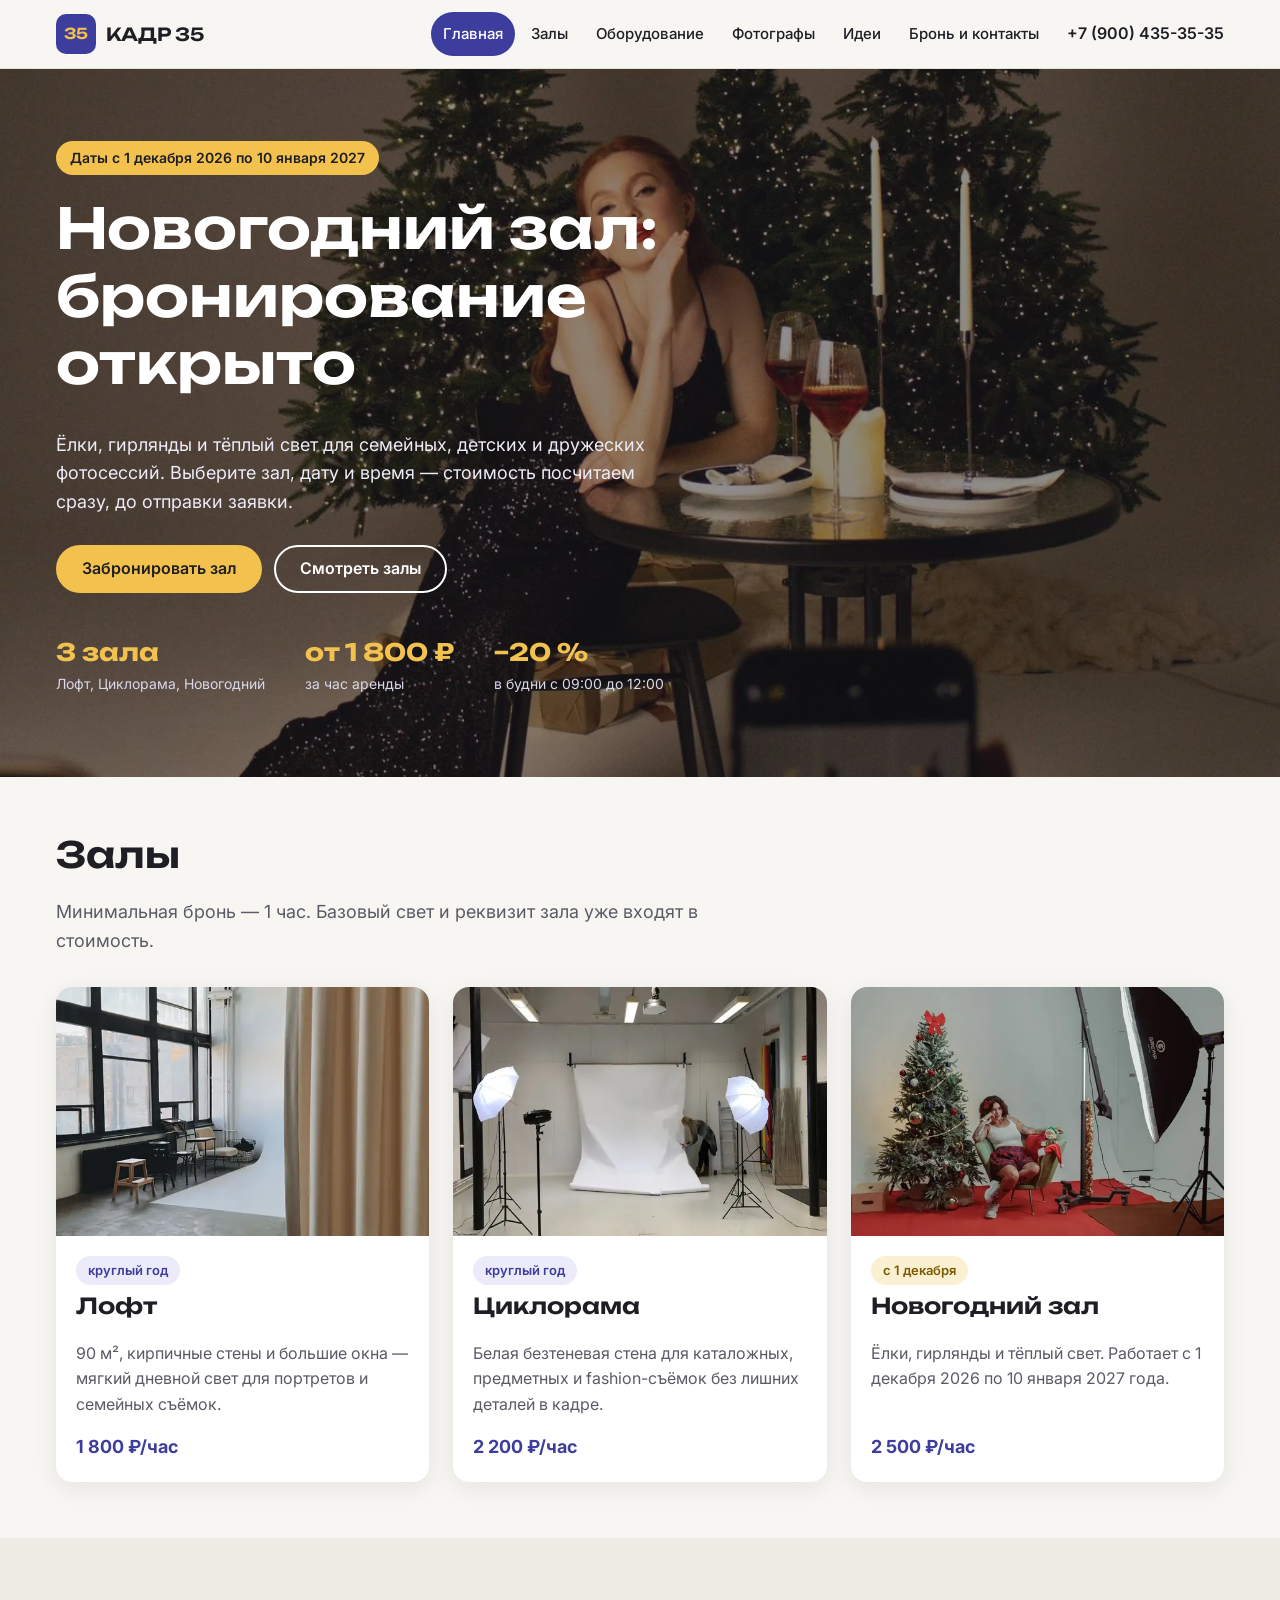
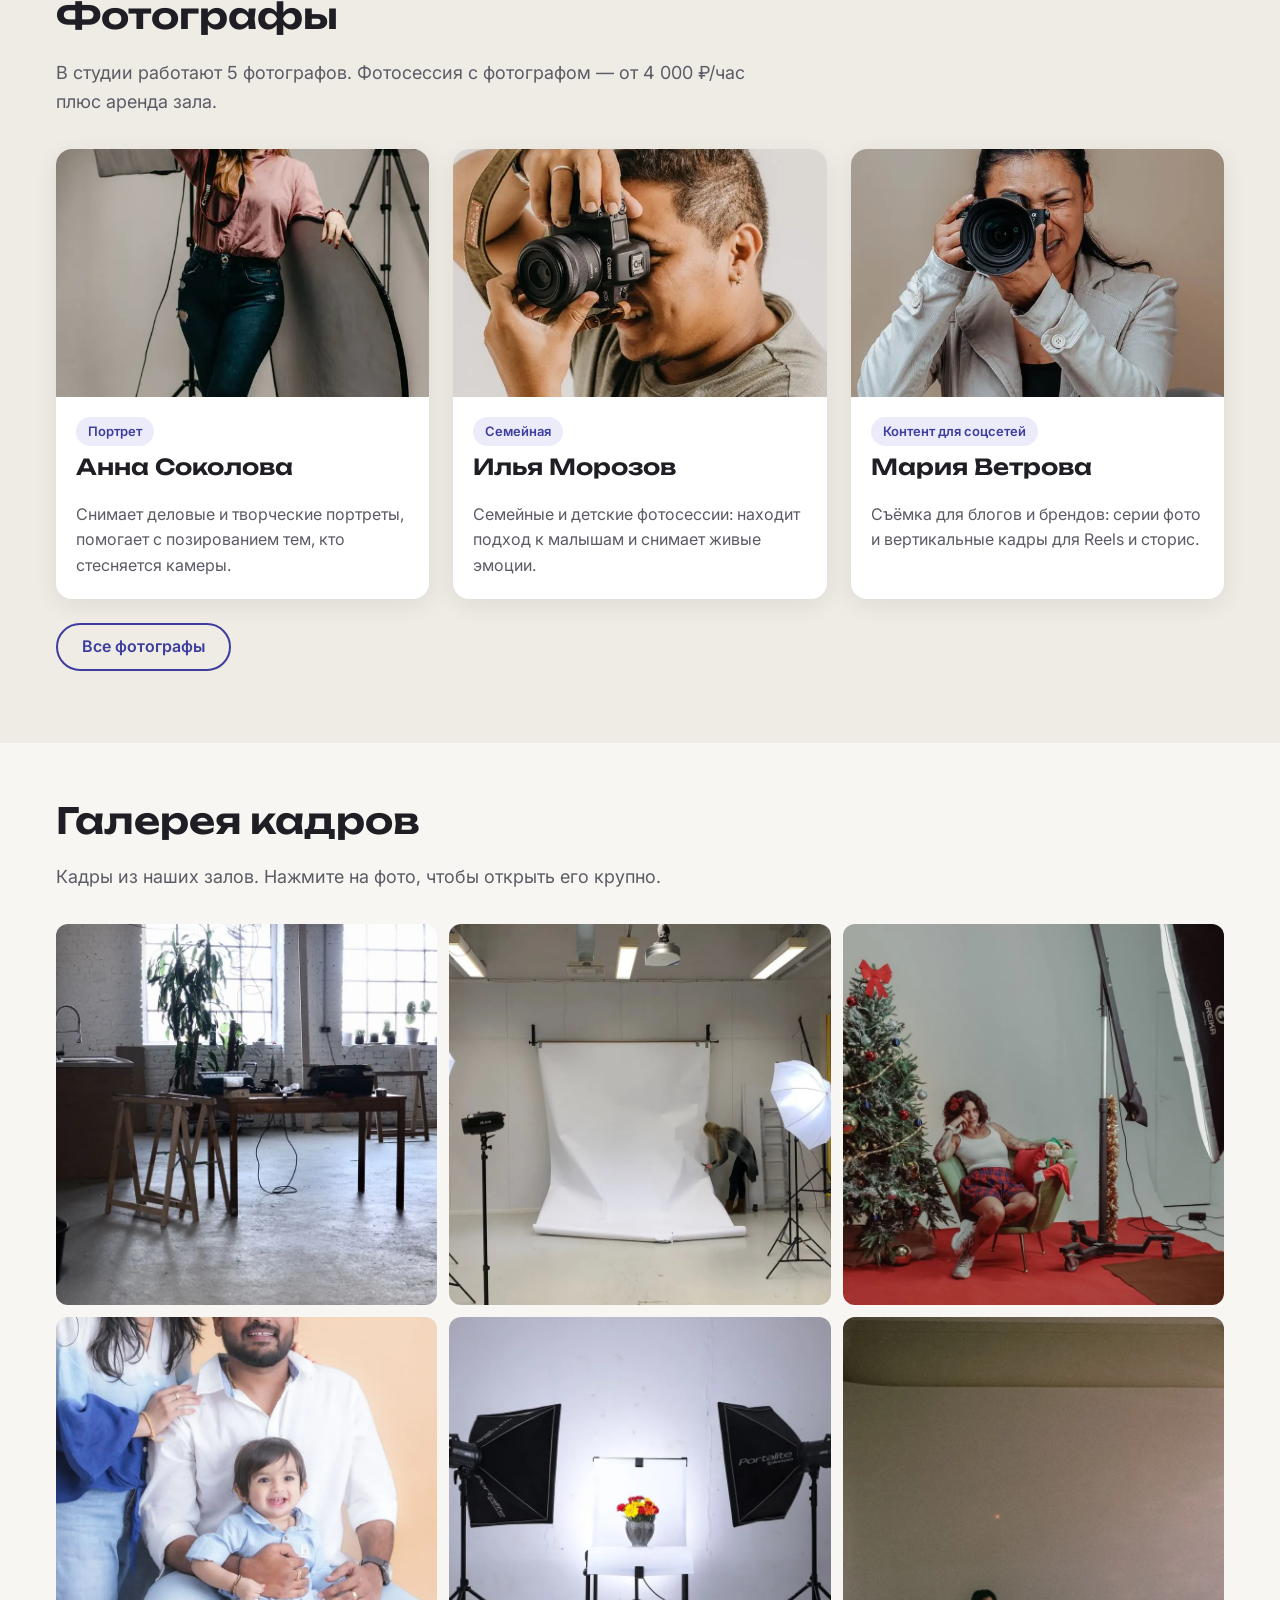
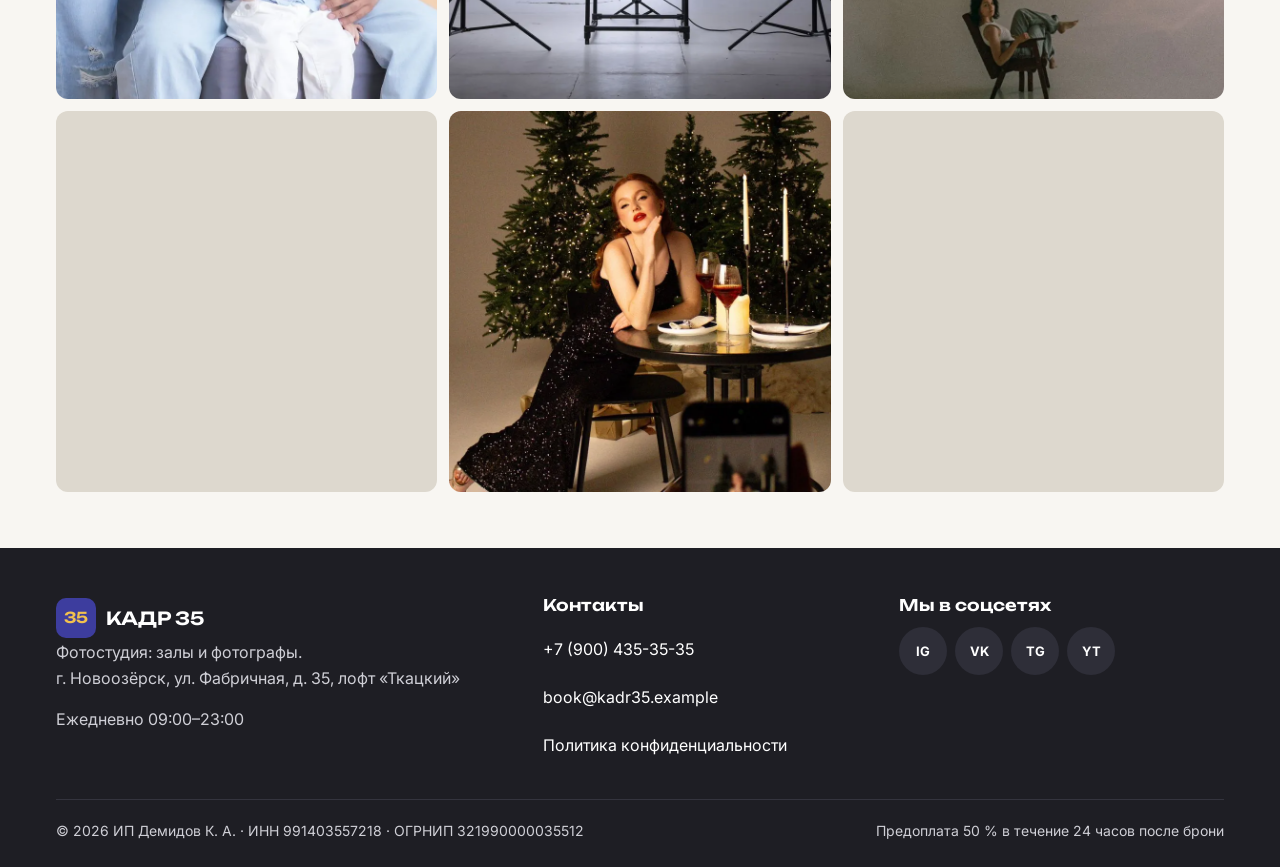
==== commit 213ff7ab: "Производительность: меньше начертаний шрифтов, шапка без backdrop-filter" ====
--- a/index.html
+++ b/index.html
@@ -27,9 +27,9 @@
   <link rel="icon" href="favicon.svg" type="image/svg+xml">
   <link rel="preconnect" href="https://fonts.googleapis.com">
   <link rel="preconnect" href="https://fonts.gstatic.com" crossorigin>
-  <link rel="preload" as="style" href="https://fonts.googleapis.com/css2?family=Inter:wght@400;500;600;700&family=Unbounded:wght@600;700&display=swap">
-  <link rel="stylesheet" href="https://fonts.googleapis.com/css2?family=Inter:wght@400;500;600;700&family=Unbounded:wght@600;700&display=swap" media="print" onload="this.media='all'">
-  <noscript><link rel="stylesheet" href="https://fonts.googleapis.com/css2?family=Inter:wght@400;500;600;700&family=Unbounded:wght@600;700&display=swap"></noscript>
+  <link rel="preload" as="style" href="https://fonts.googleapis.com/css2?family=Inter:wght@400;600&family=Unbounded:wght@600&display=swap">
+  <link rel="stylesheet" href="https://fonts.googleapis.com/css2?family=Inter:wght@400;600&family=Unbounded:wght@600&display=swap" media="print" onload="this.media='all'">
+  <noscript><link rel="stylesheet" href="https://fonts.googleapis.com/css2?family=Inter:wght@400;600&family=Unbounded:wght@600&display=swap"></noscript>
   <link rel="preload" as="image" href="img/hall-newyear-2.webp" imagesrcset="img/hall-newyear-2-600.webp 600w, img/hall-newyear-2.webp 1200w" imagesizes="100vw" fetchpriority="high">
   <link rel="stylesheet" href="css/style.css">
   <script src="js/analytics.js" defer></script>
--- a/css/style.css
+++ b/css/style.css
@@ -109,9 +109,8 @@
   position: sticky;
   top: 0;
   z-index: 50;
-  background: rgba(248, 246, 242, .96);
+  background: var(--white);
   border-bottom: 1px solid var(--line);
-  backdrop-filter: blur(6px);
 }
 .header__inner {
   display: flex;
@@ -126,7 +125,7 @@
   text-decoration: none;
   color: var(--graphite);
   font-family: var(--font-head);
-  font-weight: 700;
+  font-weight: 600;
   font-size: 18px;
   min-height: 44px;
 }
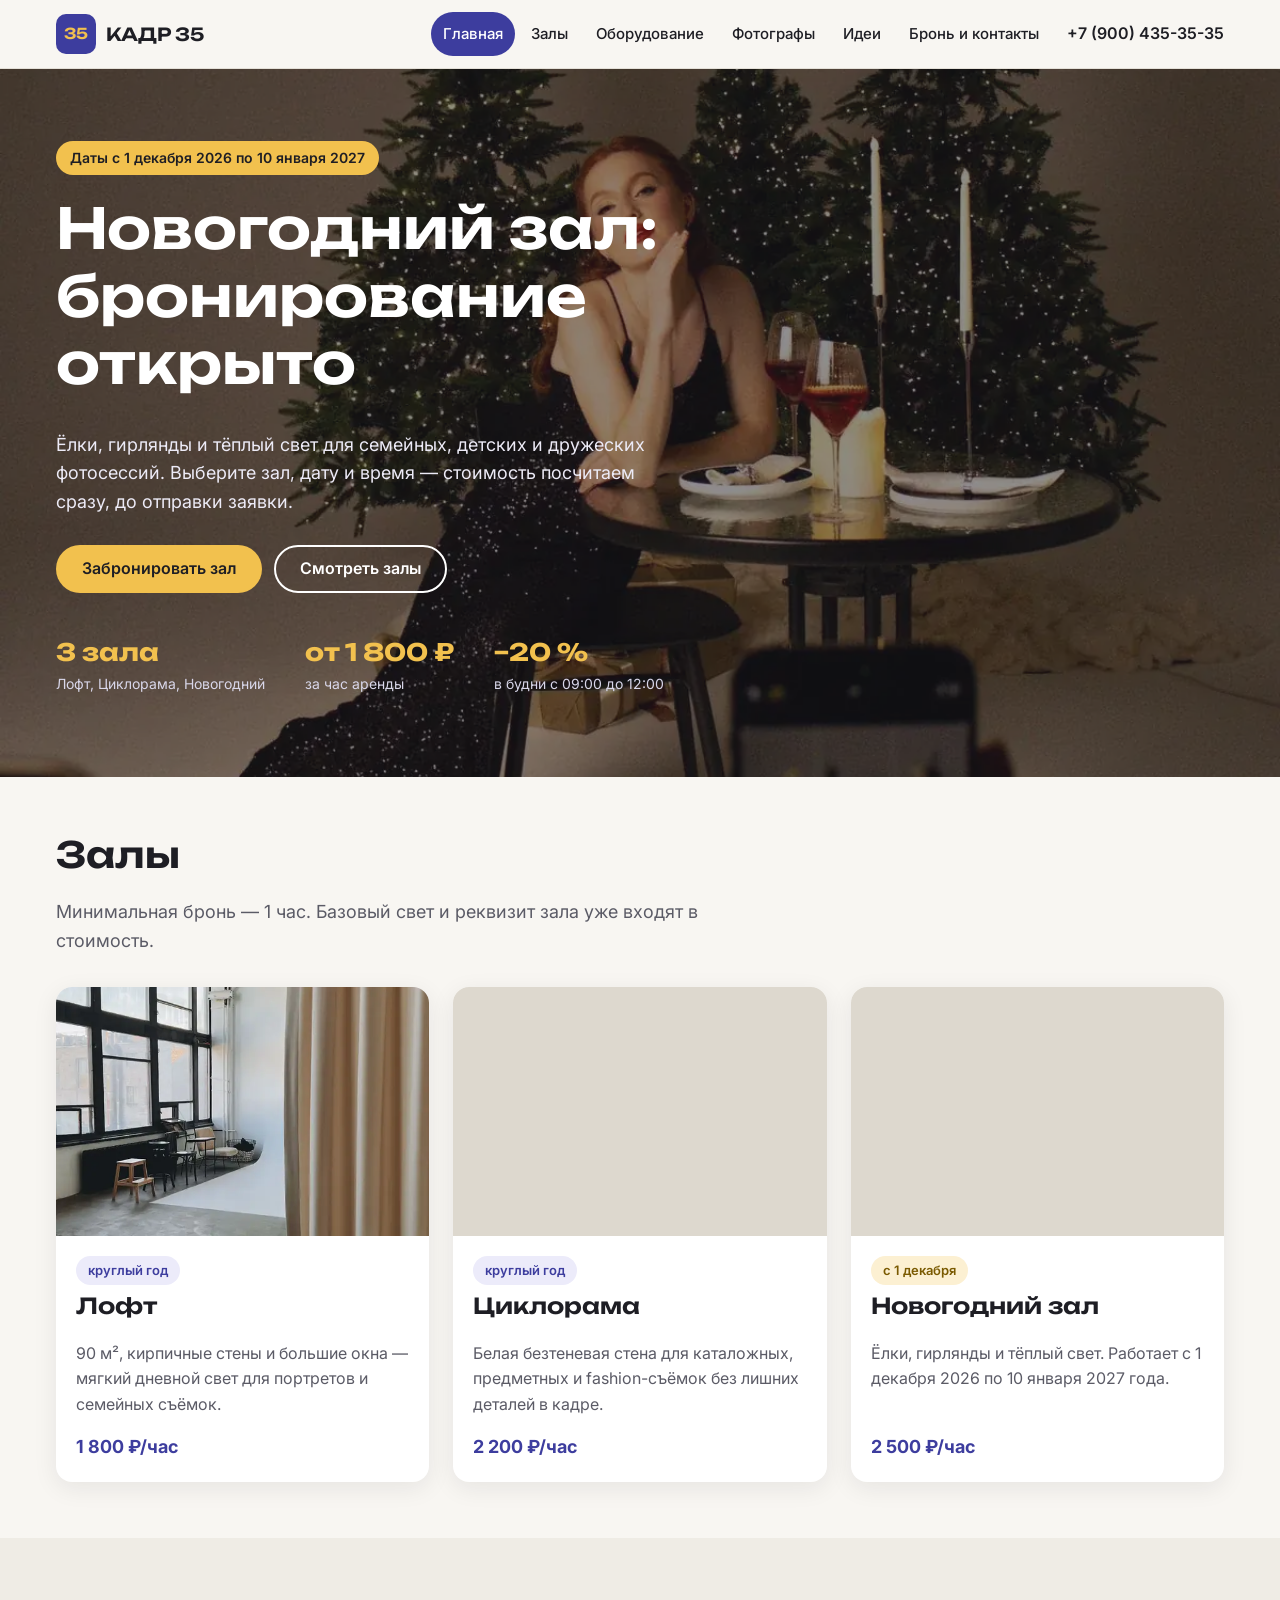
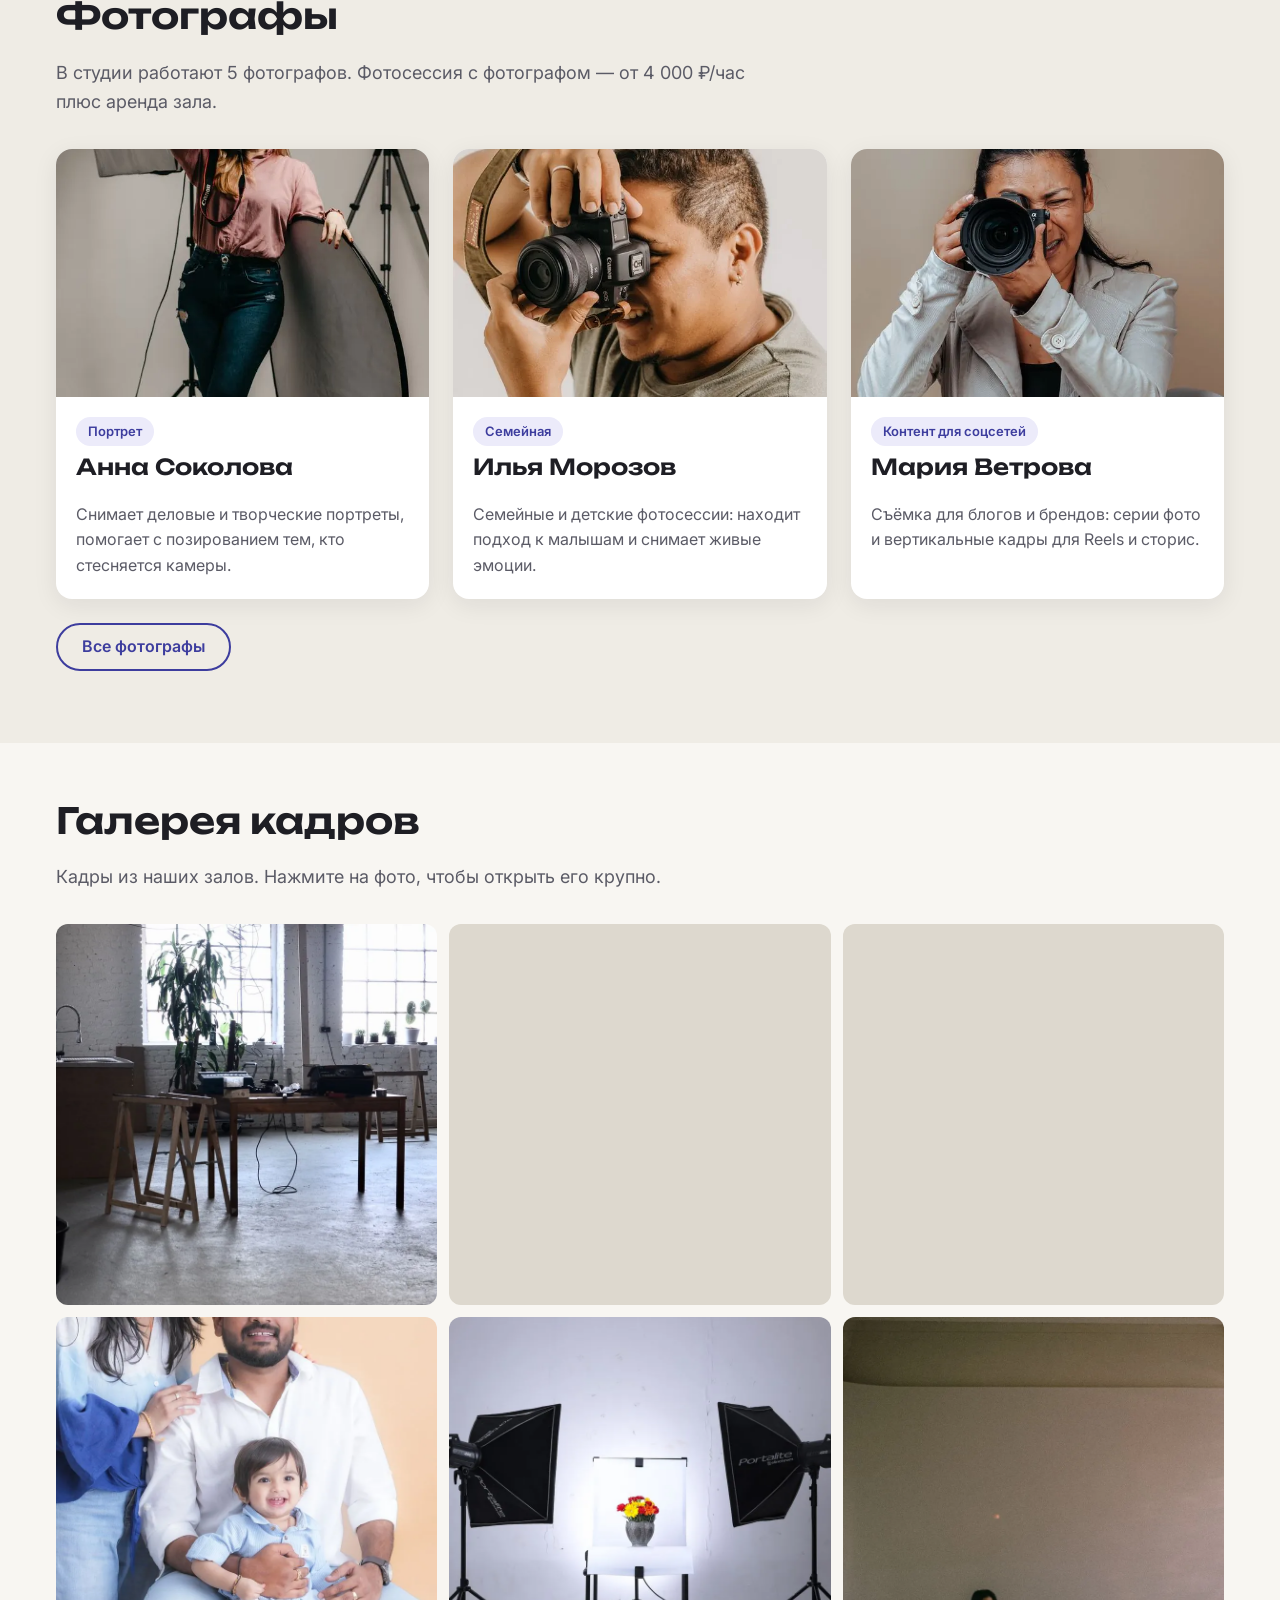
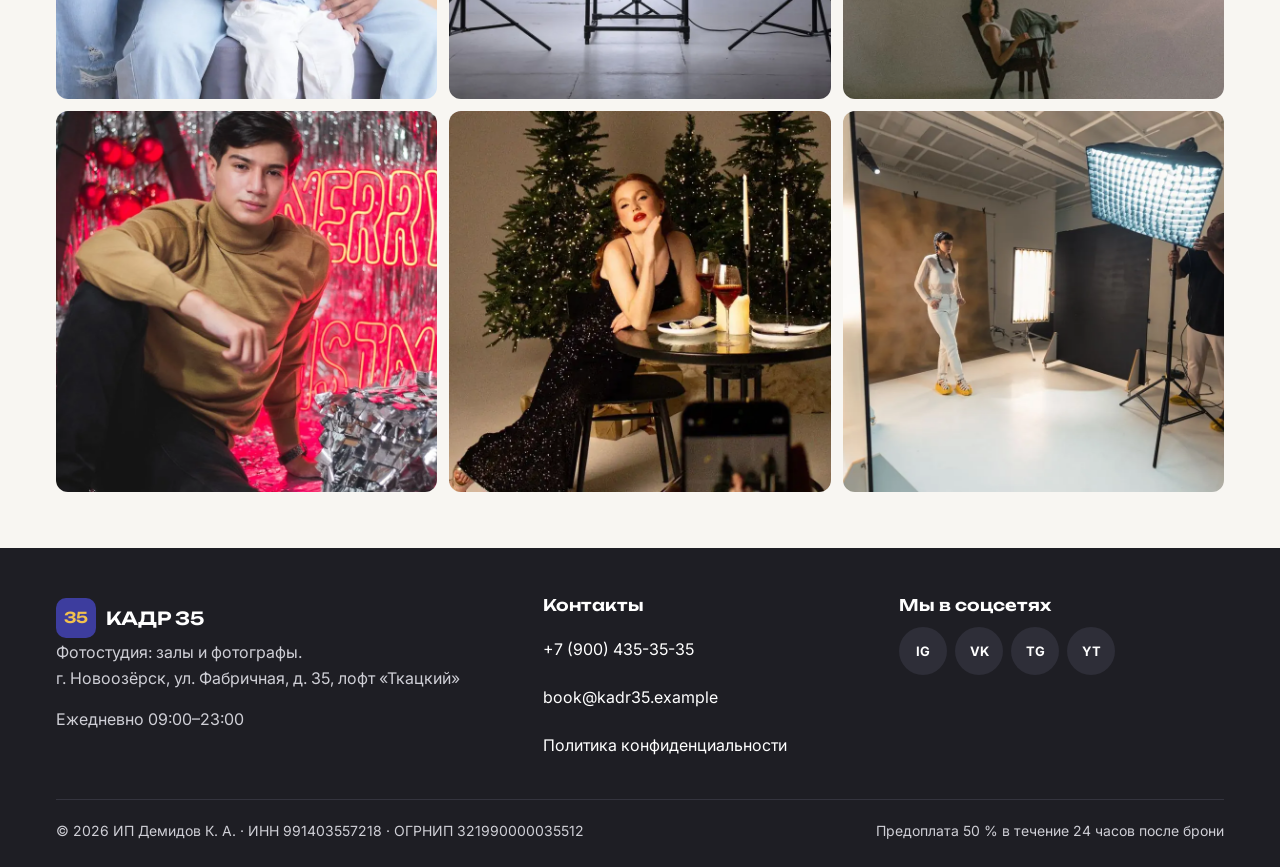
==== commit 598a08c3: "Производительность: шрифты display=optional (без сдвига вёрстки), лёгкое фото первого экрана на теле" ====
--- a/index.html
+++ b/index.html
@@ -27,10 +27,9 @@
   <link rel="icon" href="favicon.svg" type="image/svg+xml">
   <link rel="preconnect" href="https://fonts.googleapis.com">
   <link rel="preconnect" href="https://fonts.gstatic.com" crossorigin>
-  <link rel="preload" as="style" href="https://fonts.googleapis.com/css2?family=Inter:wght@400;600&family=Unbounded:wght@600&display=swap">
-  <link rel="stylesheet" href="https://fonts.googleapis.com/css2?family=Inter:wght@400;600&family=Unbounded:wght@600&display=swap" media="print" onload="this.media='all'">
-  <noscript><link rel="stylesheet" href="https://fonts.googleapis.com/css2?family=Inter:wght@400;600&family=Unbounded:wght@600&display=swap"></noscript>
-  <link rel="preload" as="image" href="img/hall-newyear-2.webp" imagesrcset="img/hall-newyear-2-600.webp 600w, img/hall-newyear-2.webp 1200w" imagesizes="100vw" fetchpriority="high">
+  <link rel="stylesheet" href="https://fonts.googleapis.com/css2?family=Inter:wght@400;600&family=Unbounded:wght@600&display=optional" media="print" onload="this.media='all'">
+  <noscript><link rel="stylesheet" href="https://fonts.googleapis.com/css2?family=Inter:wght@400;600&family=Unbounded:wght@600&display=optional"></noscript>
+  <link rel="preload" as="image" href="img/hall-newyear-2.webp" imagesrcset="img/hall-newyear-2-600.webp 600w, img/hall-newyear-2.webp 1200w" imagesizes="(max-width: 640px) 50vw, 100vw" fetchpriority="high">
   <link rel="stylesheet" href="css/style.css">
   <script src="js/analytics.js" defer></script>
   <script src="js/form.js" defer></script>
@@ -60,7 +59,7 @@
 </header>
 <main id="main">
   <section class="hero">
-    <img class="hero__bg" src="img/hall-newyear-2.webp" srcset="img/hall-newyear-2-600.webp 600w, img/hall-newyear-2.webp 1200w" sizes="100vw" alt="" width="1200" height="800" fetchpriority="high">
+    <img class="hero__bg" src="img/hall-newyear-2.webp" srcset="img/hall-newyear-2-600.webp 600w, img/hall-newyear-2.webp 1200w" sizes="(max-width: 640px) 50vw, 100vw" alt="" width="1200" height="800" fetchpriority="high">
     <div class="hero__inner">
       <span class="hero__badge">Даты с 1 декабря 2026 по 10 января 2027</span>
       <h1>Новогодний зал: бронирование открыто</h1>
--- a/css/style.css
+++ b/css/style.css
@@ -551,7 +551,7 @@
 .form__status:empty { display: none; }
 
 .contacts-list { list-style: none; padding: 0; margin: 0; display: grid; gap: 12px; }
-.contacts-list a { font-weight: 600; }
+.contacts-list a { font-weight: 600; display: inline-flex; align-items: center; min-height: 44px; }
 .messengers { display: flex; flex-wrap: wrap; gap: 12px; margin-top: 16px; }
 
 /* Спасибо и 404 */
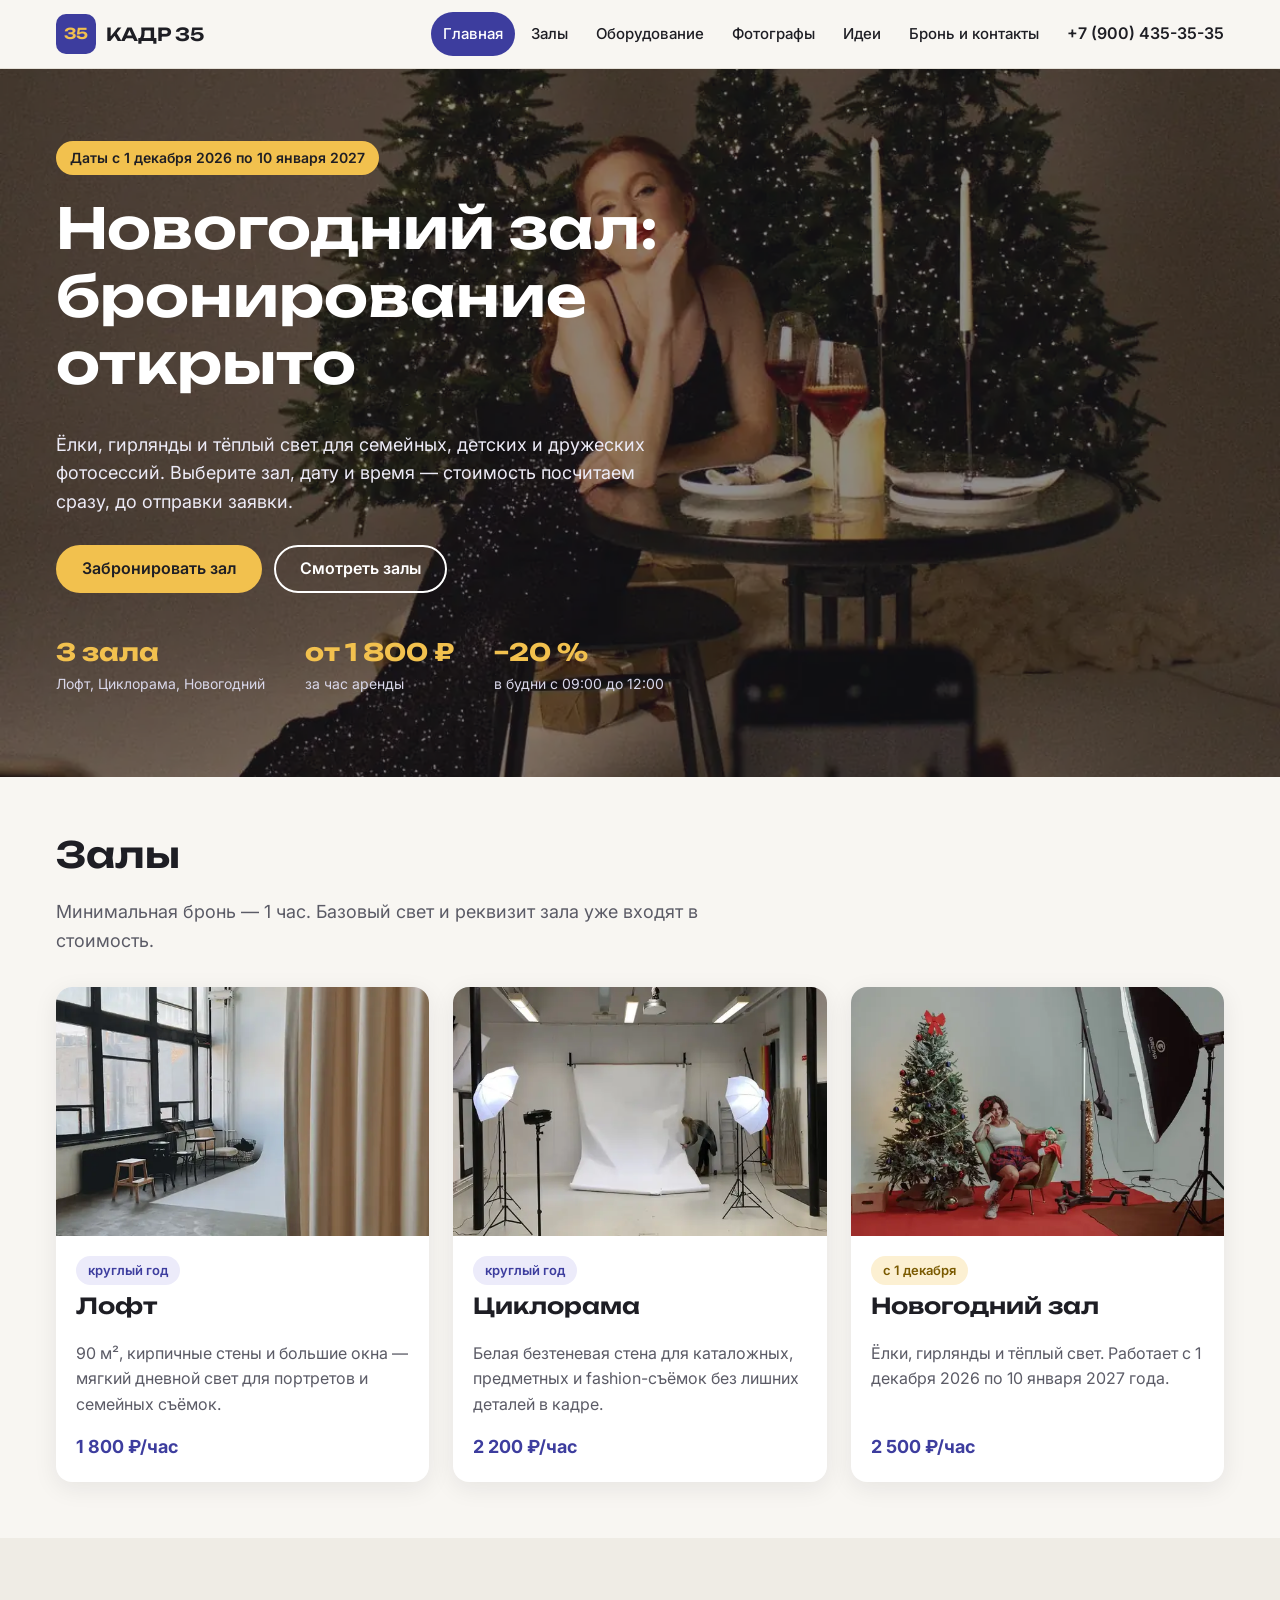
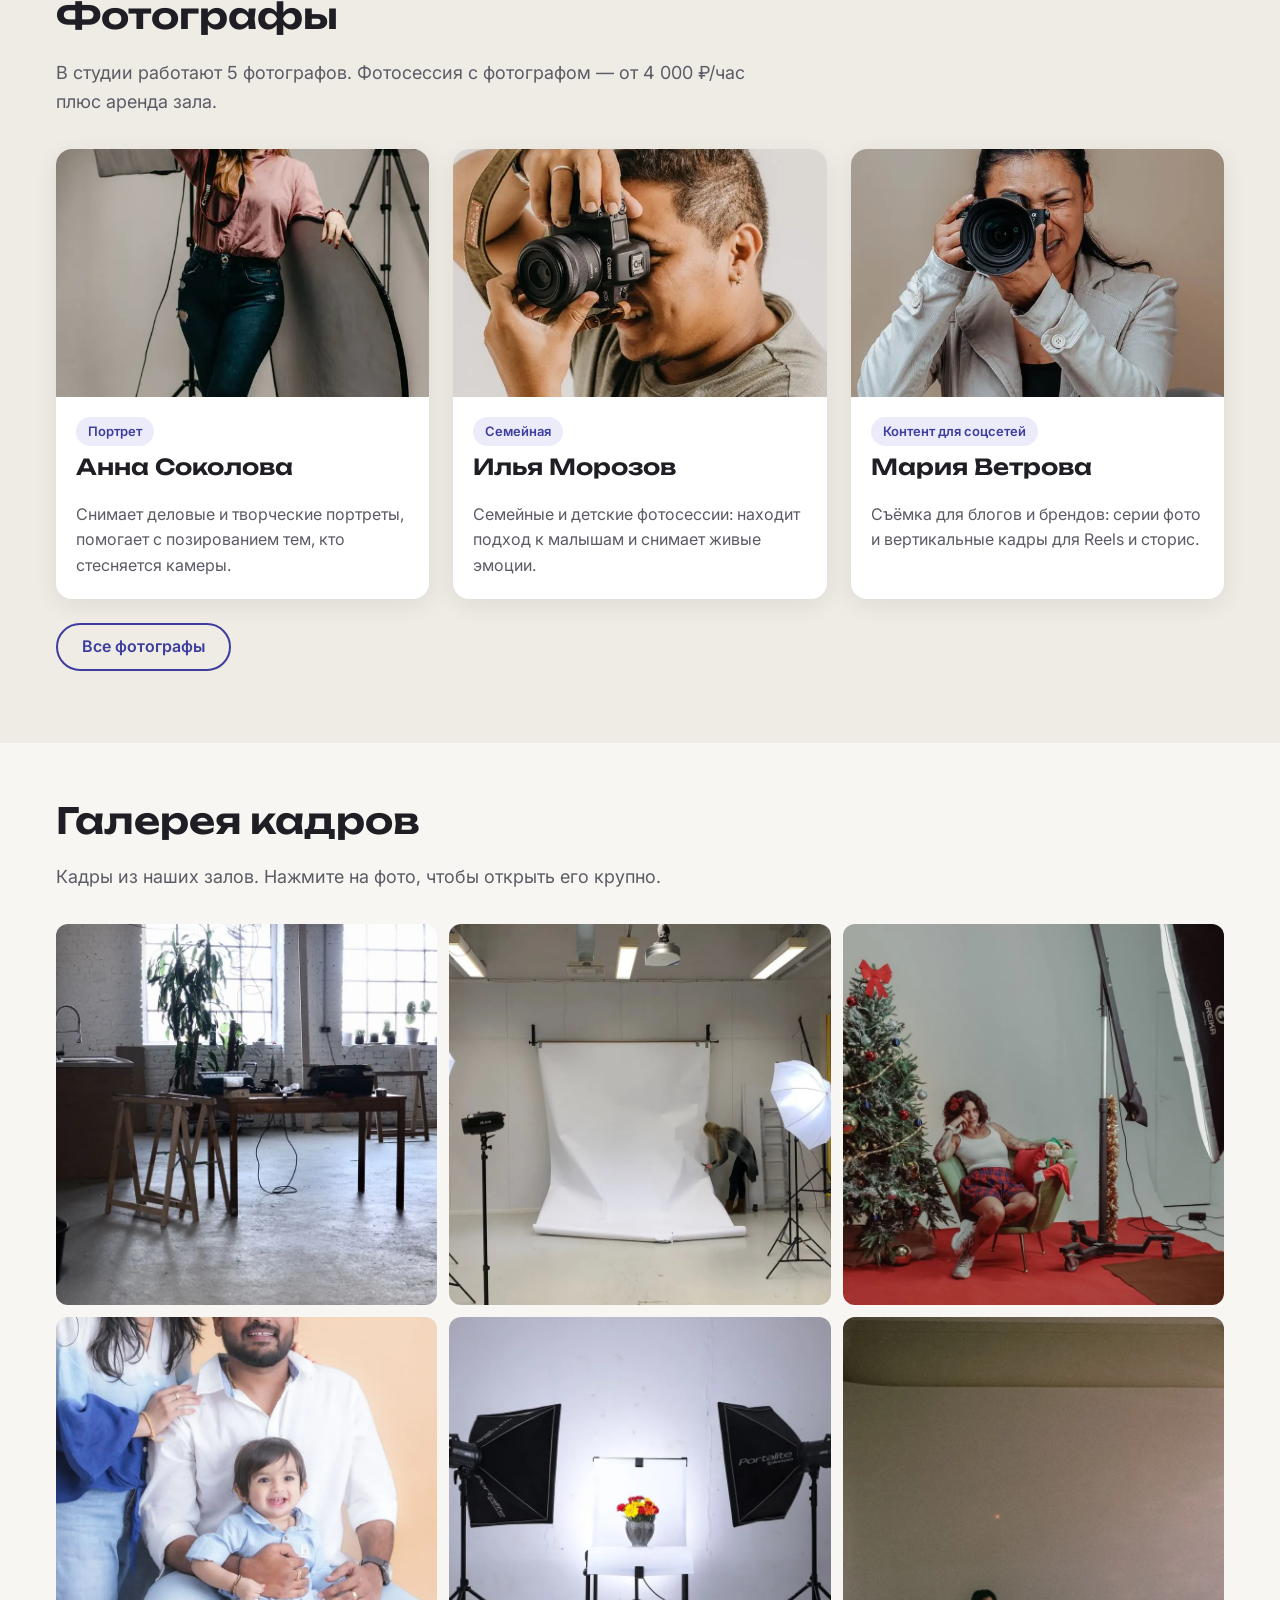
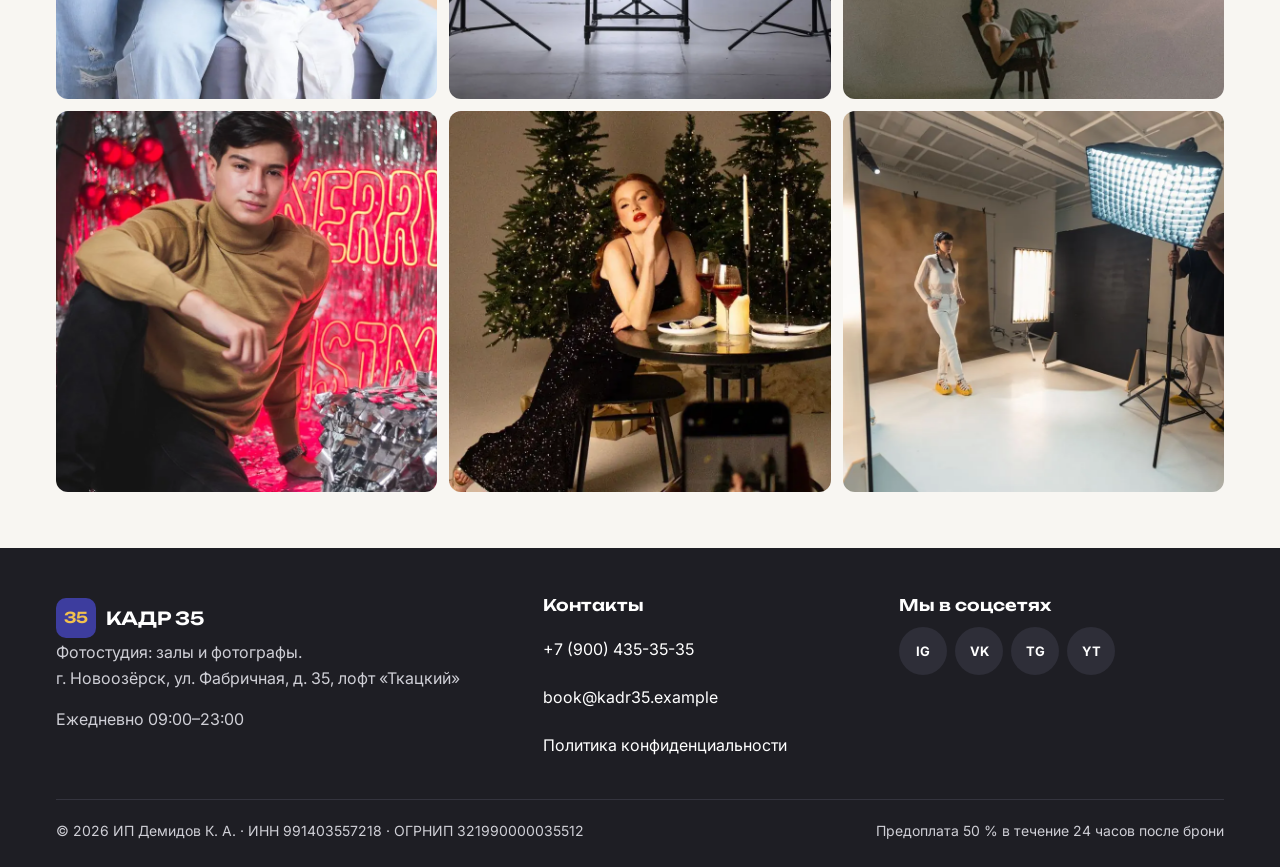
==== commit a8ffc15b: "Главная: стили встроены в <head>, чтобы первая отрисовка не ждала css/style.css" ====
--- a/index.html
+++ b/index.html
@@ -30,7 +30,9 @@
   <link rel="stylesheet" href="https://fonts.googleapis.com/css2?family=Inter:wght@400;600&family=Unbounded:wght@600&display=optional" media="print" onload="this.media='all'">
   <noscript><link rel="stylesheet" href="https://fonts.googleapis.com/css2?family=Inter:wght@400;600&family=Unbounded:wght@600&display=optional"></noscript>
   <link rel="preload" as="image" href="img/hall-newyear-2.webp" imagesrcset="img/hall-newyear-2-600.webp 600w, img/hall-newyear-2.webp 1200w" imagesizes="(max-width: 640px) 50vw, 100vw" fetchpriority="high">
-  <link rel="stylesheet" href="css/style.css">
+  <!-- Стили встроены в главную, чтобы первая отрисовка не ждала отдельный запрос (Lighthouse).
+       Источник — css/style.css; после его правки встроенный блок нужно обновить. -->
+  <style>:root{--indigo:#3D3D9E;--indigo-dark:#2E2E7A;--white:#F8F6F2;--graphite:#1E1E24;--accent:#F2C14E;--muted:#5B5B66;--line:#E4E0D8;--card:#FFFFFF;--error:#B3261E;--ok:#1E7A46;--radius:16px;--shadow:0 6px 24px rgba(30,30,36,.08);--container:1200px;--font-head:"Unbounded","Segoe UI",Arial,sans-serif;--font-text:"Inter","Segoe UI",Arial,sans-serif}*,*::before,*::after{box-sizing:border-box}html{scroll-behavior:smooth}body{margin:0;font-family:var(--font-text);font-size:16px;line-height:1.6;color:var(--graphite);background:var(--white);overflow-x:hidden}img{max-width:100%;height:auto;display:block}a{color:var(--indigo)}a:hover{color:var(--indigo-dark)}h1,h2,h3{font-family:var(--font-head);line-height:1.2;margin:0 0 .6em;font-weight:600;overflow-wrap:anywhere}h1{font-size:clamp(28px,6vw,56px)}h2{font-size:clamp(24px,4vw,36px)}h3{font-size:clamp(18px,2.4vw,22px)}p{margin:0 0 1em}.container{width:100%;max-width:var(--container);margin:0 auto;padding:0 16px}.section{padding:56px 0}.section--alt{background:#EFECE5}.section__head{max-width:720px;margin-bottom:32px}.section__lead{color:var(--muted);font-size:18px}.skip-link{position:absolute;left:-9999px;top:8px;background:var(--graphite);color:#fff;padding:8px 16px;z-index:100}.skip-link:focus{left:8px}.btn{display:inline-flex;align-items:center;justify-content:center;gap:8px;min-height:48px;min-width:44px;padding:12px 24px;border:2px solid transparent;border-radius:999px;font:600 16px/1.2 var(--font-text);text-decoration:none;cursor:pointer;transition:background .2s,color .2s,border-color .2s,transform .1s}.btn:active{transform:translateY(1px)}.btn--primary{background:var(--indigo);color:#fff}.btn--primary:hover{background:var(--indigo-dark);color:#fff}.btn--accent{background:var(--accent);color:var(--graphite)}.btn--accent:hover{background:#E5B23C;color:var(--graphite)}.btn--ghost{border-color:currentColor;color:var(--indigo);background:transparent}.btn--ghost:hover{background:var(--indigo);color:#fff;border-color:var(--indigo)}.btn--light{border-color:#fff;color:#fff;background:transparent}.btn--light:hover{background:#fff;color:var(--graphite)}.btn[disabled]{opacity:.55;cursor:not-allowed}:focus-visible{outline:3px solid var(--accent);outline-offset:2px}.header{position:sticky;top:0;z-index:50;background:var(--white);border-bottom:1px solid var(--line)}.header__inner{display:flex;align-items:center;gap:16px;min-height:68px}.logo{display:inline-flex;align-items:center;gap:10px;text-decoration:none;color:var(--graphite);font-family:var(--font-head);font-weight:600;font-size:18px;min-height:44px}.logo__mark{display:grid;place-items:center;width:40px;height:40px;border-radius:10px;background:var(--indigo);color:var(--accent);font-size:15px}.nav{margin-left:auto}.nav ul{list-style:none;margin:0;padding:0;display:flex;gap:4px}.nav a{display:flex;align-items:center;min-height:44px;padding:0 12px;border-radius:999px;color:var(--graphite);text-decoration:none;font-weight:500;font-size:15px}.nav a:hover{background:#EAE6DE}.nav a[aria-current="page"]{background:var(--indigo);color:#fff}.header__phone{display:flex;align-items:center;min-height:44px;font-weight:600;color:var(--graphite);text-decoration:none;white-space:nowrap}.burger{display:none;margin-left:auto;width:48px;height:48px;border:0;border-radius:12px;background:#EAE6DE;cursor:pointer;position:relative}.burger span,.burger span::before,.burger span::after{position:absolute;left:13px;width:22px;height:2px;background:var(--graphite);content:"";transition:transform .2s,opacity .2s}.burger span{top:23px}.burger span::before{left:0;top:-7px}.burger span::after{left:0;top:7px}.burger[aria-expanded="true"] span{background:transparent}.burger[aria-expanded="true"] span::before{transform:translateY(7px) rotate(45deg)}.burger[aria-expanded="true"] span::after{transform:translateY(-7px) rotate(-45deg)}@media (max-width:1080px){.header__phone{display:none}}@media (max-width:900px){.burger{display:block}.nav{position:fixed;inset:68px 0 auto 0;background:var(--white);border-bottom:1px solid var(--line);box-shadow:var(--shadow);display:none;margin:0}.nav.is-open{display:block}.nav ul{flex-direction:column;padding:8px 16px 16px}.nav a{font-size:17px;padding:0 16px}}.hero{position:relative;color:#fff;background:var(--graphite);overflow:hidden}.hero__bg{position:absolute;inset:0;width:100%;height:100%;object-fit:cover;opacity:.5}.hero__inner{position:relative;padding:72px 16px 80px;max-width:var(--container);margin:0 auto}.hero__badge{display:inline-block;padding:6px 14px;border-radius:999px;background:var(--accent);color:var(--graphite);font-weight:600;font-size:14px;margin-bottom:20px}.hero h1{max-width:820px}.hero__text{max-width:620px;font-size:18px;color:#EDEBF7}.hero__actions{display:flex;flex-wrap:wrap;gap:12px;margin-top:28px}.hero__facts{display:flex;flex-wrap:wrap;gap:24px 40px;margin:40px 0 0;padding:0;list-style:none}.hero__facts strong{display:block;font-family:var(--font-head);font-size:24px;color:var(--accent)}.hero__facts span{font-size:14px;color:#D9D7EA}.page-hero{padding:48px 0 32px}.page-hero p{max-width:720px;color:var(--muted);font-size:18px}.grid{display:grid;gap:24px}.grid--3{grid-template-columns:repeat(3,1fr)}.grid--2{grid-template-columns:repeat(2,1fr)}@media (max-width:900px){.grid--3{grid-template-columns:repeat(2,1fr)}}@media (max-width:640px){.grid--3,.grid--2{grid-template-columns:1fr}}.card{display:flex;flex-direction:column;background:var(--card);border-radius:var(--radius);overflow:hidden;box-shadow:var(--shadow);color:inherit;text-decoration:none}a.card:hover{box-shadow:0 10px 32px rgba(30,30,36,.14);color:inherit}.card__img{aspect-ratio:3 / 2;object-fit:cover;width:100%;background:#DDD8CE}.card__body{padding:20px;display:flex;flex-direction:column;gap:8px;flex:1}.card__body p{margin:0;color:var(--muted)}.card__price{margin-top:auto;padding-top:8px;font-weight:700;font-size:18px;color:var(--indigo)}.tag{display:inline-block;align-self:flex-start;padding:4px 12px;border-radius:999px;background:#ECEBFA;color:var(--indigo);font-size:13px;font-weight:600}.tag--accent{background:#FCF0D2;color:#7A5A00}.hall{display:grid;grid-template-columns:1.1fr 1fr;gap:32px;align-items:start;padding:32px;background:var(--card);border-radius:var(--radius);box-shadow:var(--shadow);margin-bottom:32px;scroll-margin-top:90px}.hall__photos{display:grid;grid-template-columns:1fr 1fr;gap:8px}.hall__photos img{border-radius:12px;aspect-ratio:3 / 2;object-fit:cover;width:100%;background:#DDD8CE}.hall__photos img:first-child{grid-column:1 / -1}.specs{list-style:none;padding:0;margin:0 0 20px;display:grid;gap:10px}.specs li{display:flex;gap:12px;padding-bottom:10px;border-bottom:1px dashed var(--line)}.specs b{min-width:110px}.hall__actions{display:flex;flex-wrap:wrap;gap:12px}.hall__note{font-size:14px;color:var(--muted)}@media (max-width:900px){.hall{grid-template-columns:1fr;padding:20px}}.filter{display:flex;flex-wrap:wrap;gap:8px;margin-bottom:28px;scroll-margin-top:90px}.filter__btn{min-height:44px;padding:0 18px;border-radius:999px;border:2px solid var(--indigo);background:transparent;color:var(--indigo);font:600 15px var(--font-text);cursor:pointer}.filter__btn[aria-pressed="true"]{background:var(--indigo);color:#fff}.photographer .card__img{aspect-ratio:4 / 5}.photographer[hidden]{display:none}.photographer__more{color:var(--muted);font-size:15px}.photographer__toggle{align-self:flex-start;min-height:44px;padding:0;border:0;background:none;color:var(--indigo);font:600 15px var(--font-text);cursor:pointer;text-decoration:underline}.gallery{display:grid;grid-template-columns:repeat(3,1fr);gap:12px}.gallery__item{padding:0;border:0;border-radius:12px;overflow:hidden;cursor:zoom-in;background:#DDD8CE;aspect-ratio:1}.gallery__item img{width:100%;height:100%;object-fit:cover;transition:transform .3s}.gallery__item:hover img{transform:scale(1.04)}@media (max-width:640px){.gallery{grid-template-columns:repeat(2,1fr);gap:8px}}.lightbox{position:fixed;inset:0;z-index:200;display:none;align-items:center;justify-content:center;padding:16px;background:rgba(20,20,26,.92)}.lightbox.is-open{display:flex}.lightbox img{max-height:86vh;width:auto;border-radius:8px}.lightbox__close{position:absolute;top:12px;right:12px;width:48px;height:48px;border:0;border-radius:50%;background:#fff;font-size:28px;line-height:1;cursor:pointer}.lightbox__caption{position:absolute;bottom:16px;left:16px;right:16px;color:#fff;text-align:center}.price-list{width:100%;border-collapse:collapse;background:var(--card);border-radius:var(--radius);overflow:hidden;box-shadow:var(--shadow)}.price-list th,.price-list td{padding:14px 16px;text-align:left;border-bottom:1px solid var(--line);vertical-align:top}.price-list th{background:#ECEBFA;font-weight:600}.price-list td:last-child{white-space:nowrap;font-weight:600}.calc{background:var(--card);border-radius:var(--radius);box-shadow:var(--shadow);padding:28px}.calc__row{display:flex;flex-wrap:wrap;align-items:center;justify-content:space-between;gap:12px;padding:14px 0;border-bottom:1px dashed var(--line)}.calc__row label{font-weight:500}.calc__total{font-family:var(--font-head);font-size:26px;color:var(--indigo);margin:20px 0}.stepper{display:inline-flex;align-items:center;gap:4px}.stepper button{width:44px;height:44px;border-radius:50%;border:2px solid var(--indigo);background:transparent;color:var(--indigo);font-size:22px;cursor:pointer}.stepper output{min-width:32px;text-align:center;font-weight:700;font-size:18px}.check{display:inline-flex;align-items:center;gap:10px;min-height:44px;cursor:pointer}.check input{width:22px;height:22px;accent-color:var(--indigo)}.ideas{display:grid;gap:12px;counter-reset:idea}.idea{background:var(--card);border-radius:var(--radius);box-shadow:var(--shadow);overflow:hidden}.idea summary{list-style:none;display:flex;align-items:center;gap:16px;min-height:64px;padding:12px 20px;cursor:pointer;font-weight:600;font-size:17px}.idea summary::-webkit-details-marker{display:none}.idea summary::before{counter-increment:idea;content:counter(idea,decimal-leading-zero);font-family:var(--font-head);color:var(--indigo);min-width:32px}.idea summary::after{content:"+";margin-left:auto;font-size:24px;color:var(--indigo)}.idea[open] summary::after{content:"−"}.idea__body{padding:0 20px 20px 68px;color:var(--muted)}@media (max-width:640px){.idea__body{padding-left:20px}}.promo{display:flex;flex-wrap:wrap;align-items:center;gap:20px;justify-content:space-between;padding:32px;border-radius:var(--radius);background:var(--indigo);color:#fff}.promo__code{font-family:var(--font-head);font-size:clamp(26px,5vw,40px);letter-spacing:.06em;color:var(--accent);border:2px dashed var(--accent);border-radius:12px;padding:8px 20px}.promo p{margin:0;color:#E3E2F5;max-width:460px}.promo__actions{display:flex;flex-wrap:wrap;gap:12px}.booking{display:grid;grid-template-columns:1.2fr 1fr;gap:32px;align-items:start}@media (max-width:900px){.booking{grid-template-columns:1fr}}.panel{background:var(--card);border-radius:var(--radius);box-shadow:var(--shadow);padding:24px}.panel + .panel{margin-top:24px}.step-title{font-family:var(--font-head);font-size:17px;margin:0 0 12px}.step{margin-bottom:24px}.chips{display:flex;flex-wrap:wrap;gap:8px}.chip{min-height:44px;min-width:44px;padding:6px 14px;border-radius:12px;border:2px solid var(--line);background:#fff;color:var(--graphite);font:500 15px/1.2 var(--font-text);cursor:pointer;text-align:center}.chip small{display:block;font-size:12px;color:var(--muted)}.chip:hover:not([disabled]){border-color:var(--indigo)}.chip[aria-pressed="true"]{background:var(--indigo);border-color:var(--indigo);color:#fff}.chip[aria-pressed="true"] small{color:#D9D7EA}.chip[disabled]{background:#F0EEE9;color:#A3A1A8;text-decoration:line-through;cursor:not-allowed}.chip--discount:not([disabled])::after{content:" −20%";color:var(--ok);font-size:12px;font-weight:700}.chip[aria-pressed="true"].chip--discount::after{color:var(--accent)}.summary{list-style:none;padding:0;margin:0 0 16px}.summary li{display:flex;justify-content:space-between;gap:12px;padding:8px 0;border-bottom:1px dashed var(--line)}.summary li span:first-child{color:var(--muted)}.summary__total{font-family:var(--font-head);font-size:26px;color:var(--indigo)}.hint{font-size:14px;color:var(--muted)}.form{display:grid;gap:16px}.field{display:grid;gap:6px}.field label{font-weight:600;font-size:15px}.field input,.field select{width:100%;min-height:48px;padding:10px 14px;border:2px solid var(--line);border-radius:12px;background:#fff;font:16px var(--font-text);color:var(--graphite)}.field input[readonly]{background:#F4F2EE}.field input:focus,.field select:focus{border-color:var(--indigo);outline:none}.field.is-invalid input,.field.is-invalid select{border-color:var(--error);background:#FDF3F2}.field__error{color:var(--error);font-size:14px;min-height:0}.field__error:empty{display:none}.form__consent{display:flex;align-items:flex-start;gap:10px;font-size:14px}.form__consent input{width:22px;height:22px;margin:2px 0 0;flex-shrink:0;accent-color:var(--indigo)}.form__consent.is-invalid{color:var(--error)}.form__status{padding:12px 16px;border-radius:12px;background:#FDF3F2;color:var(--error)}.form__status:empty{display:none}.contacts-list{list-style:none;padding:0;margin:0;display:grid;gap:12px}.contacts-list a{font-weight:600;display:inline-flex;align-items:center;min-height:44px}.messengers{display:flex;flex-wrap:wrap;gap:12px;margin-top:16px}.center-block{max-width:720px;margin:0 auto;text-align:center;padding:64px 16px}.receipt{text-align:left;margin:24px 0}.steps-list{text-align:left;padding-left:20px}.steps-list li{margin-bottom:8px}.prose{max-width:820px}.prose h2{font-size:22px;margin-top:32px}.prose ul{padding-left:20px}.footer{background:var(--graphite);color:#CFCFD6;padding:48px 0 24px;margin-top:0}.footer a{color:#fff}.footer__grid{display:grid;grid-template-columns:1.4fr 1fr 1fr;gap:32px}@media (max-width:760px){.footer__grid{grid-template-columns:1fr}}.footer .logo{color:#fff}.footer h2{font-size:16px;color:#fff;margin-bottom:12px}.footer ul{list-style:none;padding:0;margin:0;display:grid;gap:4px}.footer ul a{display:inline-flex;align-items:center;min-height:44px;text-decoration:none}.socials{display:flex;flex-wrap:wrap;gap:8px}.social{display:grid;place-items:center;width:48px;height:48px;border-radius:50%;background:#2E2E38;color:#fff;font-weight:700;font-size:13px;text-decoration:none}.social:hover{background:var(--indigo);color:#fff}.social svg{width:22px;height:22px;fill:currentColor}.footer__bottom{margin-top:32px;padding-top:20px;border-top:1px solid #34343E;font-size:14px;display:flex;flex-wrap:wrap;gap:8px 24px;justify-content:space-between}.visually-hidden{position:absolute !important;width:1px;height:1px;overflow:hidden;clip:rect(0 0 0 0);white-space:nowrap}.toast{position:fixed;left:50%;bottom:24px;transform:translateX(-50%);background:var(--graphite);color:#fff;padding:12px 20px;border-radius:999px;z-index:300;opacity:0;pointer-events:none;transition:opacity .25s}.toast.is-visible{opacity:1}</style>
   <script src="js/analytics.js" defer></script>
   <script src="js/form.js" defer></script>
   <script src="js/main.js" defer></script>
